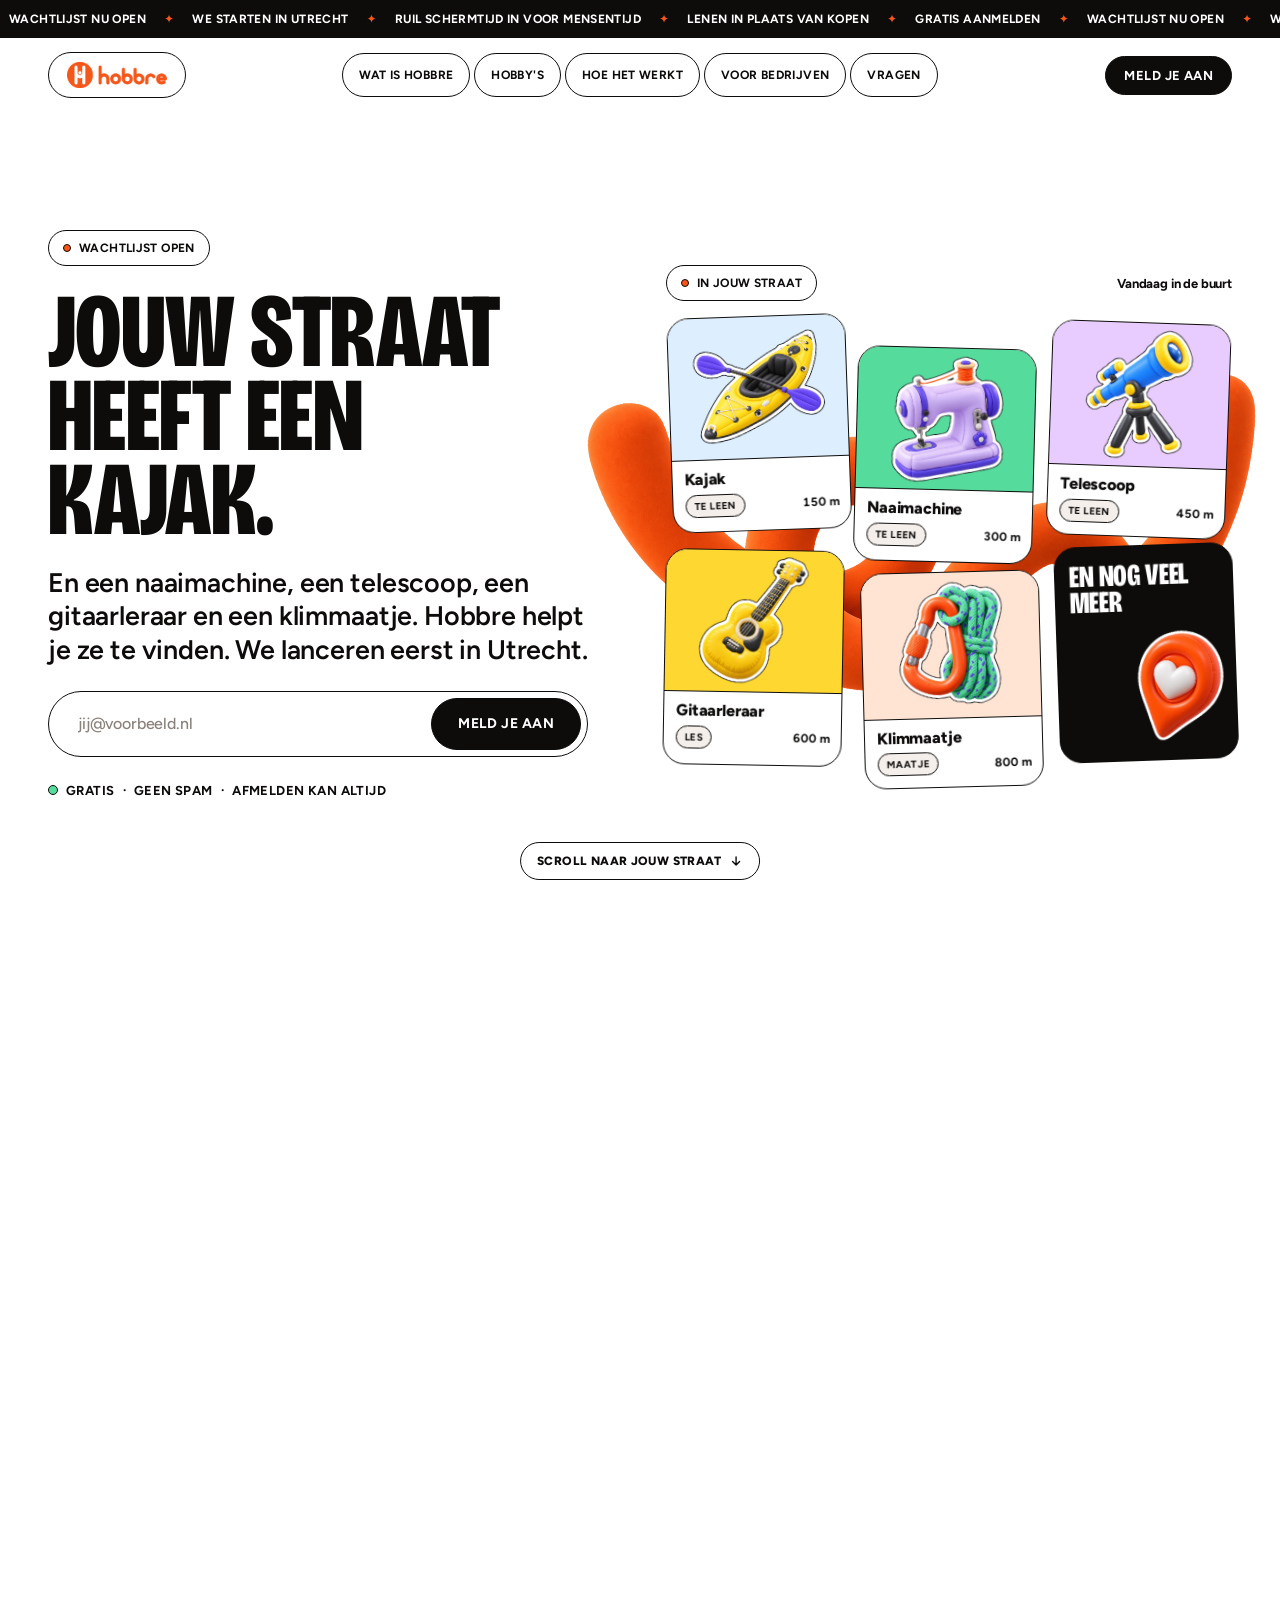
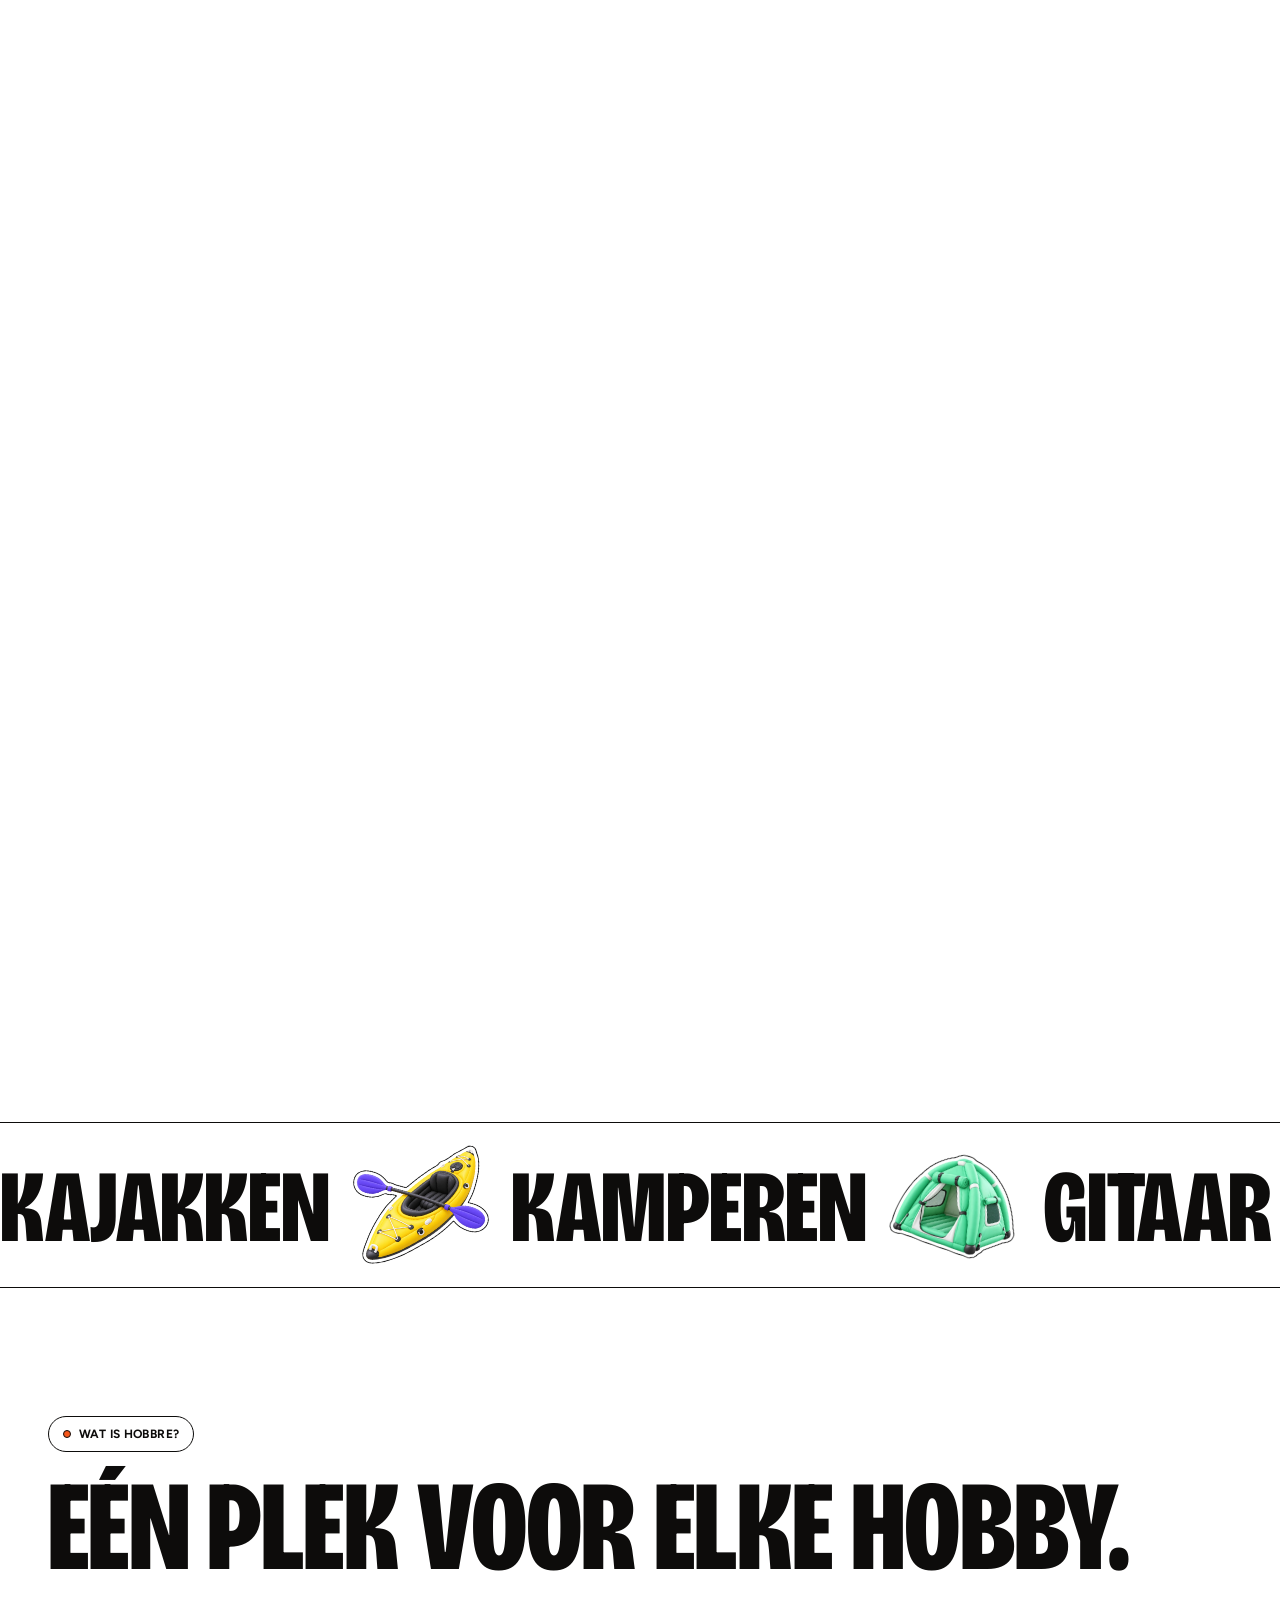
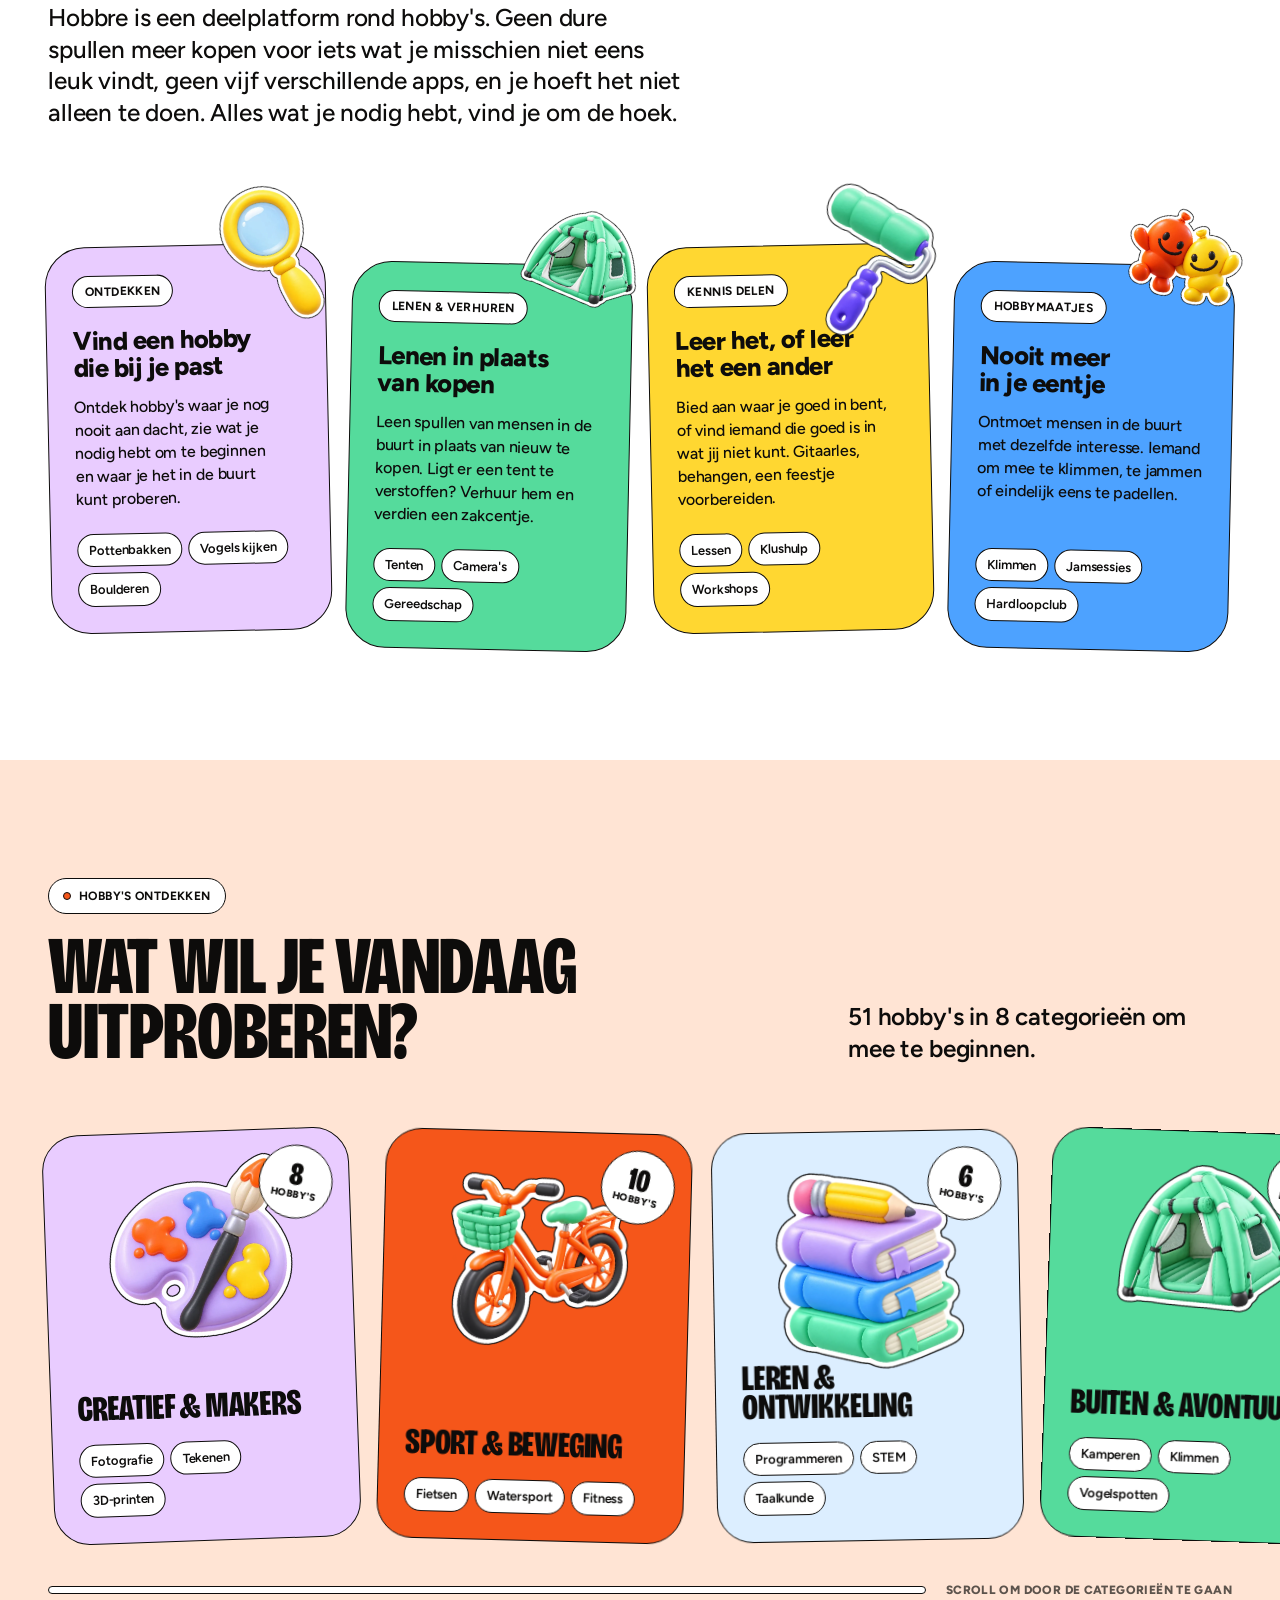
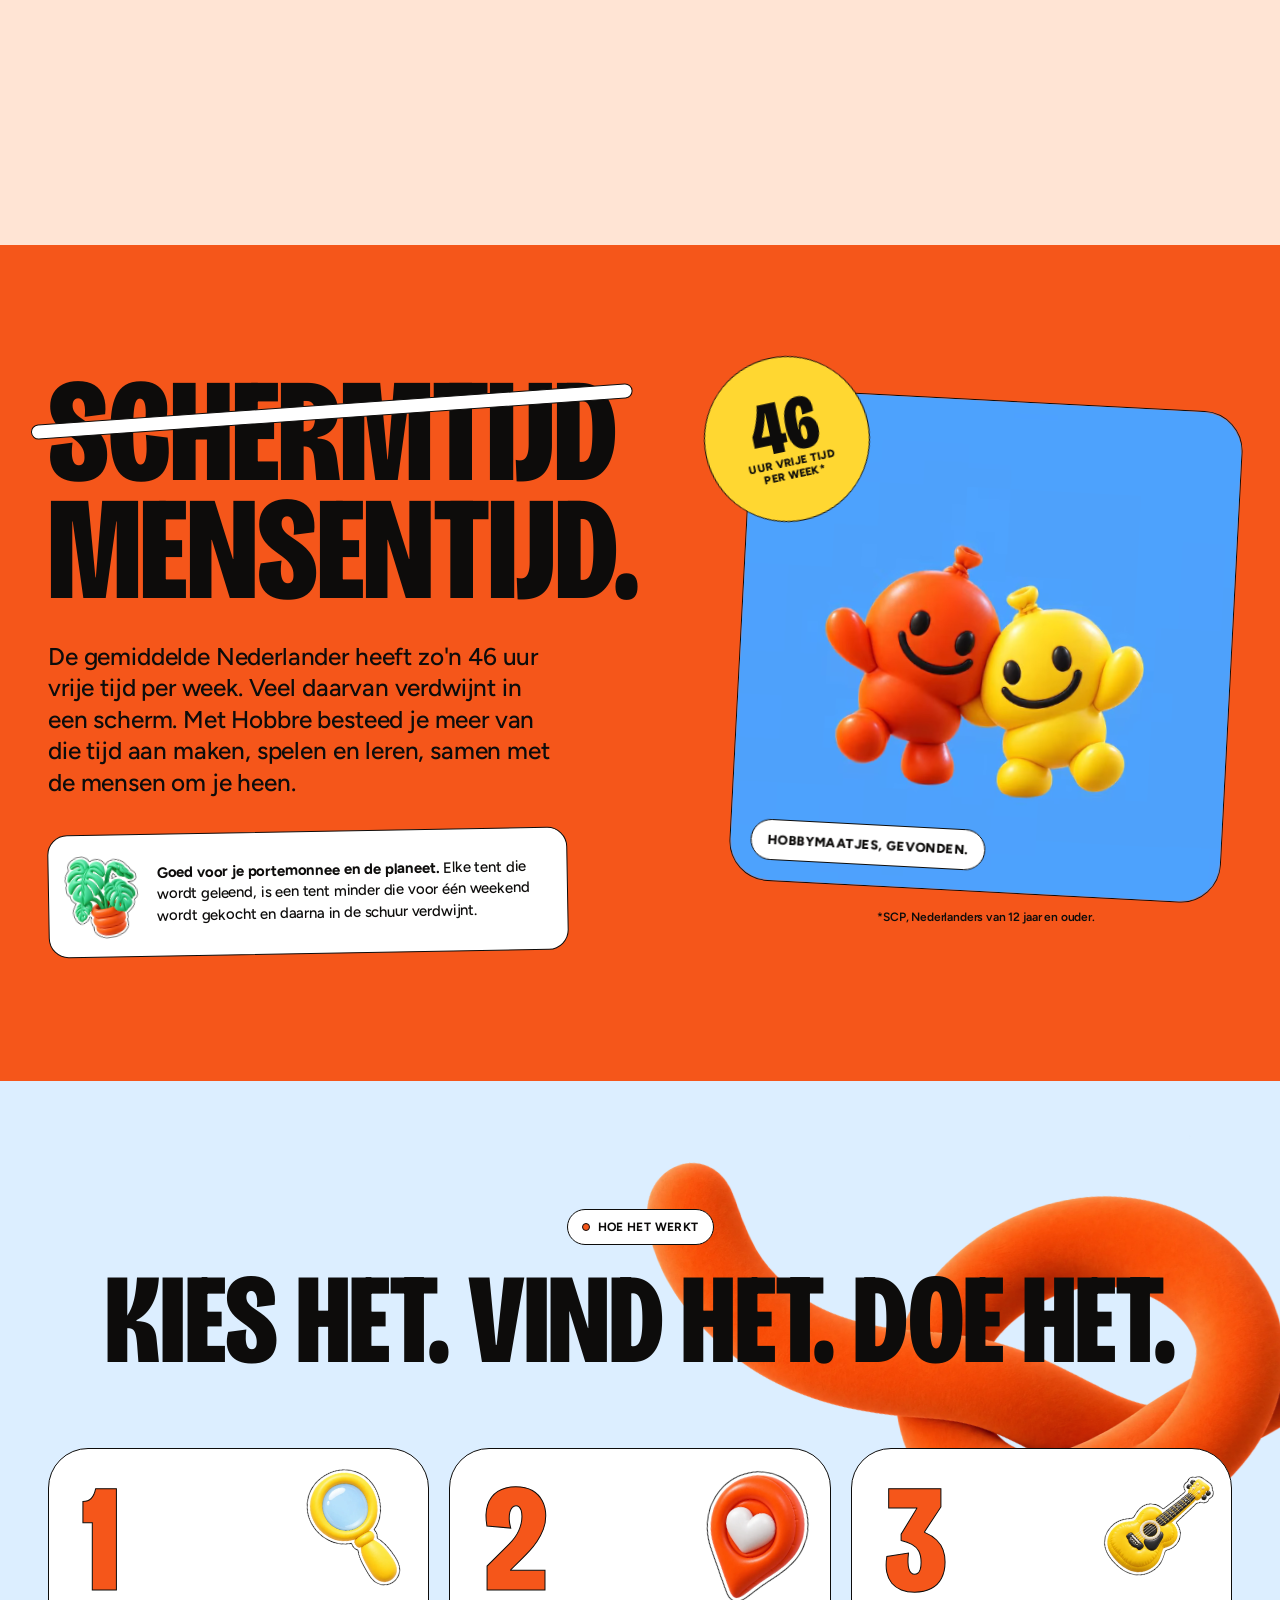
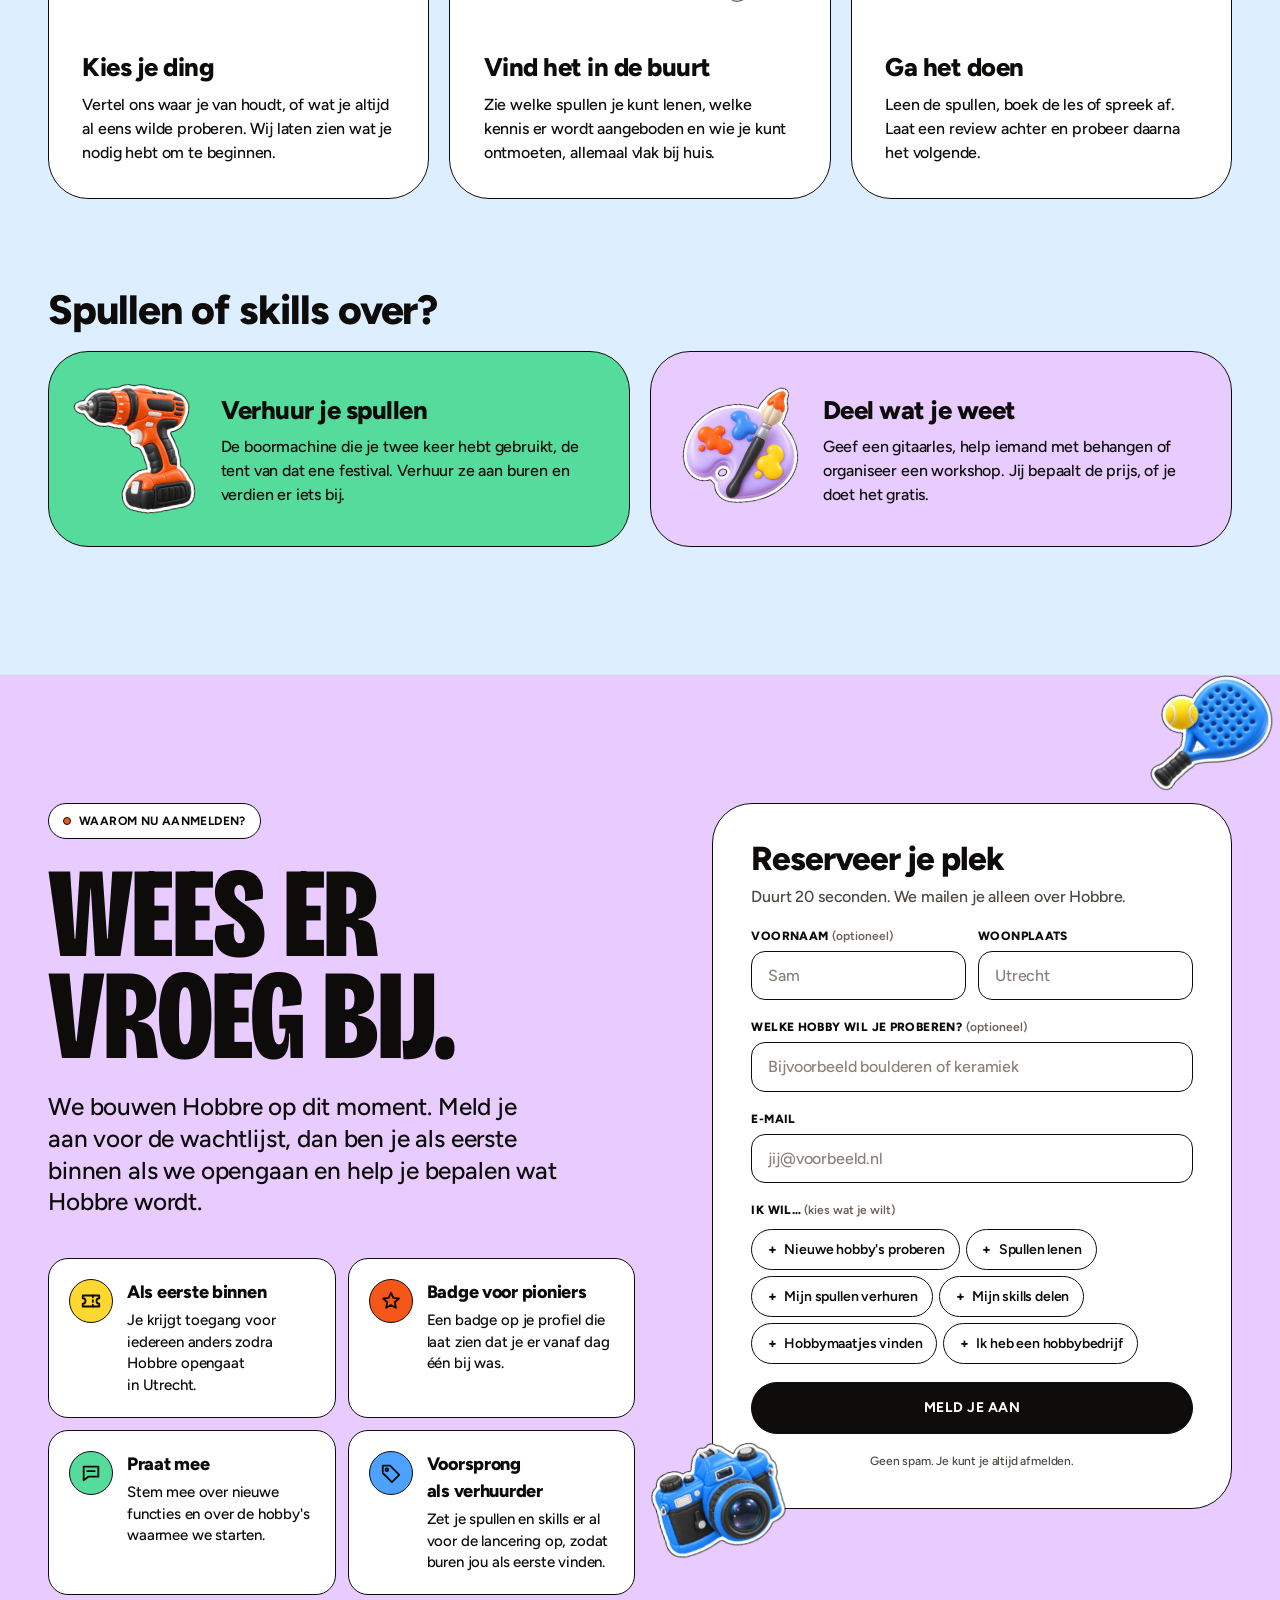
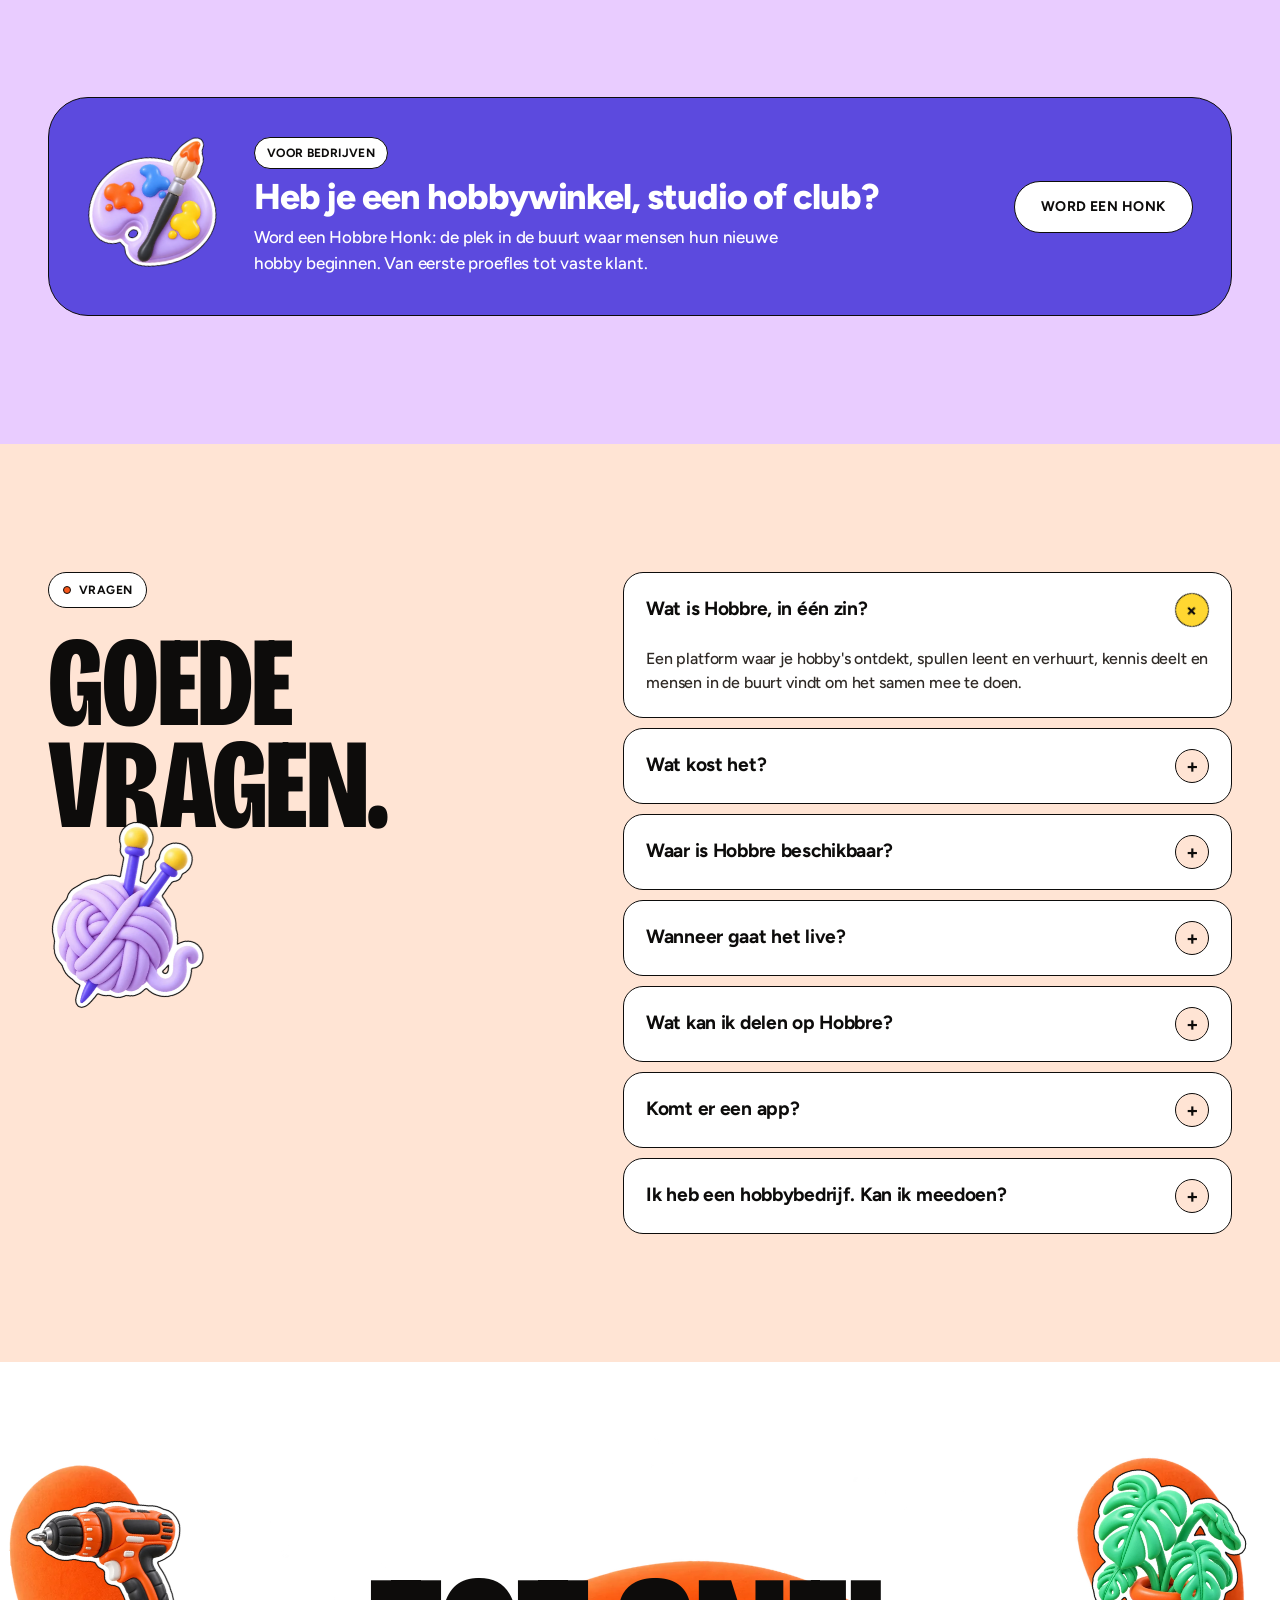
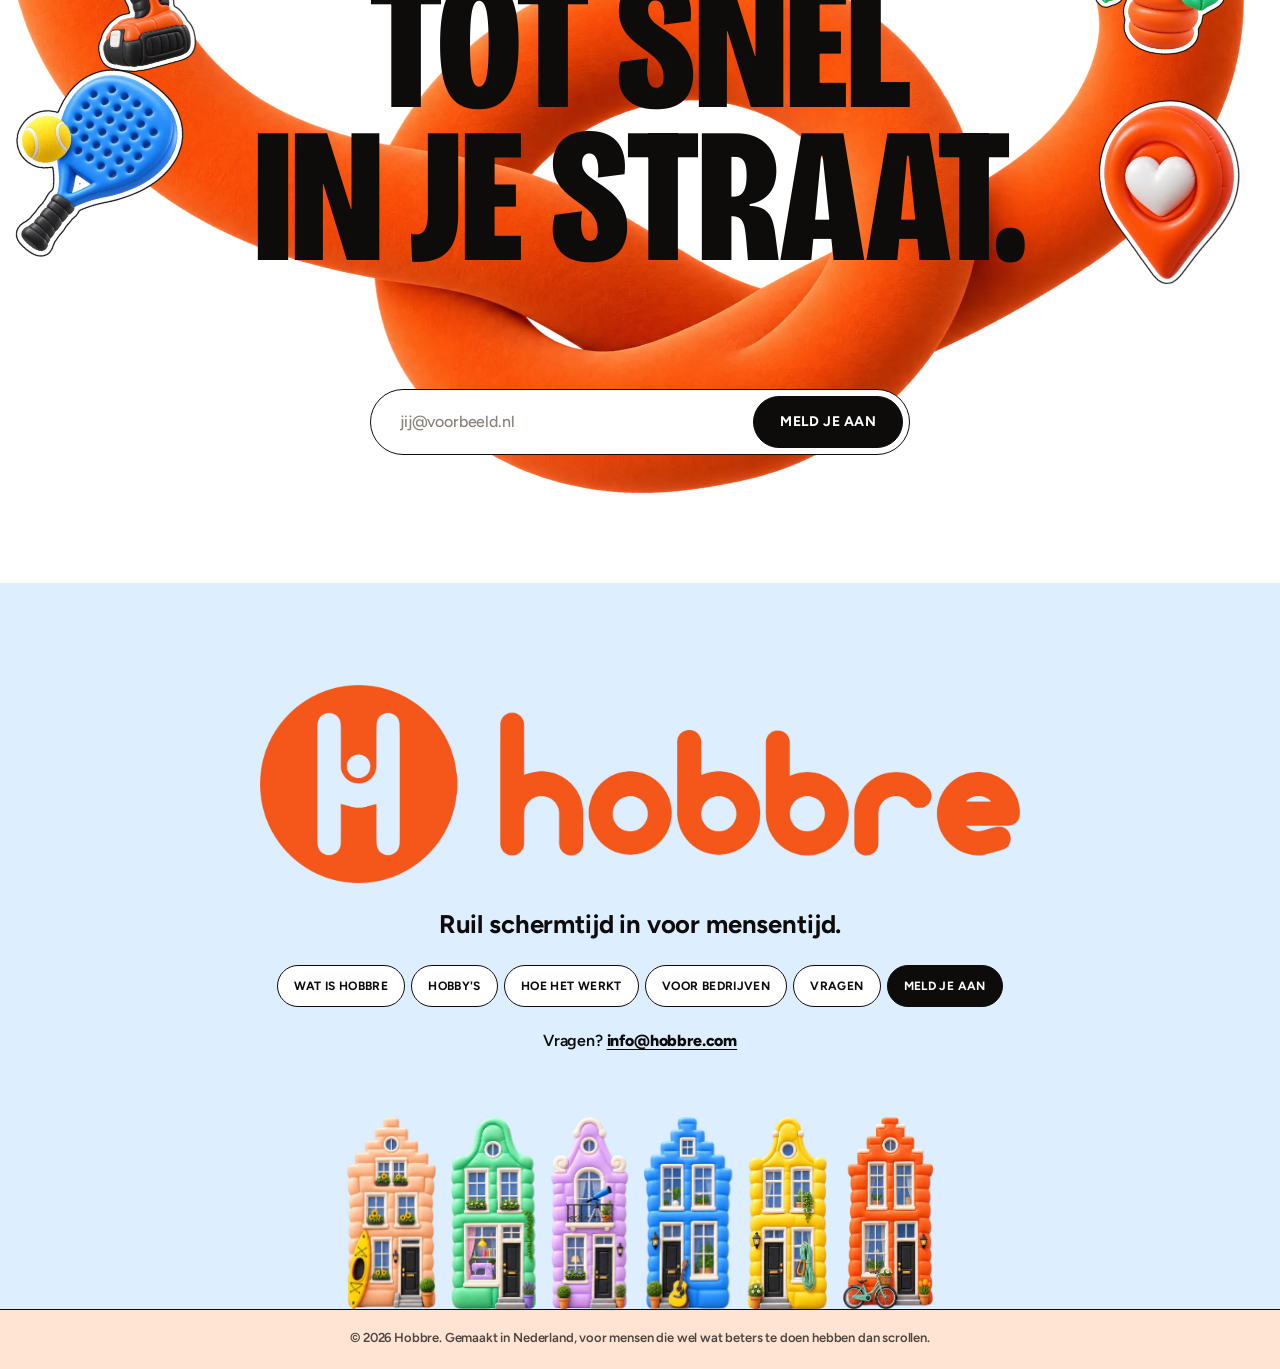
==== index.html @ bf350a1e "Hobbre landingspagina, bedrijvenpagina en varianten Statische website voor de wachtlijst van Hobbre," ====
<!doctype html>
<html lang="nl">
<head>
  <meta charset="utf-8">
  <meta name="viewport" content="width=device-width, initial-scale=1, viewport-fit=cover">
  <title>Hobbre</title>
  <meta name="description" content="Hobbre is het deelplatform voor hobby's. Leen spullen van je buren, deel je kennis en vind mensen om mee te klimmen, jammen of sterren te kijken. Meld je aan voor de wachtlijst.">
  <meta name="theme-color" content="#FFE4D4">
  <meta property="og:title" content="Hobbre: jouw straat heeft een kajak">
  <meta property="og:description" content="En een naaimachine, een telescoop, een gitaarleraar en een klimmaatje. Hobbre helpt je ze te vinden. We lanceren eerst in Utrecht.">
  <meta property="og:image" content="assets/img/og-image.jpg">
  <meta property="og:type" content="website">
  <meta property="og:locale" content="nl_NL">
  <link rel="icon" type="image/png" href="assets/img/favicon.png">
  <link rel="apple-touch-icon" href="assets/img/apple-touch-icon.png">
  <link rel="preconnect" href="https://fonts.googleapis.com">
  <link rel="preconnect" href="https://fonts.gstatic.com" crossorigin>
  <link rel="stylesheet" href="https://fonts.googleapis.com/css2?family=Bricolage+Grotesque:opsz,wdth,wght@12..96,75..100,400..800&family=Figtree:wght@500;600;700;800&display=swap">
  <link rel="stylesheet" href="styles.css?v=20260927e">
  <link rel="stylesheet" href="footers.css?v=20260927e">
  <link rel="stylesheet" href="heroes.css?v=20260927e">
  <link rel="stylesheet" href="categories.css?v=20260927e">
</head>
<body>

<a class="skip-link" href="#main">Naar de inhoud</a>

<!-- Aankondiging -->
<div class="ticker" role="marquee" aria-label="Wachtlijst nu open. We starten in Utrecht.">
  <div class="ticker__track" aria-hidden="true">
    <div class="ticker__group">
      <span>Wachtlijst nu open</span><i>✦</i>
      <span>We starten in Utrecht</span><i>✦</i>
      <span>Ruil schermtijd in voor mensentijd</span><i>✦</i>
      <span>Lenen in plaats van kopen</span><i>✦</i>
      <span>Gratis aanmelden</span><i>✦</i>
    </div>
    <div class="ticker__group">
      <span>Wachtlijst nu open</span><i>✦</i>
      <span>We starten in Utrecht</span><i>✦</i>
      <span>Ruil schermtijd in voor mensentijd</span><i>✦</i>
      <span>Lenen in plaats van kopen</span><i>✦</i>
      <span>Gratis aanmelden</span><i>✦</i>
    </div>
  </div>
</div>

<!-- Navigatie -->
<header class="nav" id="nav">
  <a class="nav__brand" href="#top" aria-label="Hobbre, naar boven">
    <img src="assets/img/hobbre-logo.webp" alt="Hobbre" width="2000" height="519">
  </a>
  <nav class="nav__links" aria-label="Hoofdmenu">
    <a class="pill" href="#wat-is-hobbre">Wat is Hobbre</a>
    <a class="pill" href="#hobbys">Hobby's</a>
    <a class="pill" href="#hoe-het-werkt">Hoe het werkt</a>
    <a class="pill" href="bedrijven.html">Voor bedrijven</a>
    <a class="pill" href="#vragen">Vragen</a>
  </nav>
  <div class="nav__actions">
    <a class="btn btn--solid" href="#aanmelden">Meld je aan</a>
    <button class="nav__toggle" type="button" aria-expanded="false" aria-controls="mobile-menu" aria-label="Menu openen">
      <span aria-hidden="true">+</span>
    </button>
  </div>
  <nav class="nav__drawer" id="mobile-menu" aria-label="Mobiel menu" hidden>
    <a class="pill" href="#wat-is-hobbre">Wat is Hobbre</a>
    <a class="pill" href="#hobbys">Hobby's</a>
    <a class="pill" href="#hoe-het-werkt">Hoe het werkt</a>
    <a class="pill" href="bedrijven.html">Voor bedrijven</a>
    <a class="pill" href="#vragen">Vragen</a>
    <a class="btn btn--solid" href="#aanmelden">Meld je aan</a>
  </nav>
</header>

<main id="main">

  <!-- HERO (variant 7: buurtfeed + straat, kaartjes vliegen naar huis).
       Andere varianten: hero-varianten.html, of index.html?hero=1 t/m 6 -->
  <section class="hero hv4 hv7" id="top" data-hero="7">
    <div class="scene hv7__scene" data-scene="home">
      <div class="scene__sticky">
        <img class="scene__cloud scene__cloud--a" src="assets/img/ribbon-knot.webp" alt="" width="2000" height="1086">
        <img class="scene__cloud scene__cloud--b" src="assets/img/ribbon-hero.webp" alt="" width="2400" height="1122">
        <p class="scene__caption display">Allemaal in jouw straat.</p>
        <span class="scene__cue" aria-hidden="true">Scroll naar jouw straat <svg viewBox="0 0 24 24"><path d="M12 5v14M6 13l6 6 6-6"/></svg></span>
        <div class="hv7__layer">
          <div class="hv4__grid">
            <div class="hv4__copy hv7__copy">
              <span class="eyebrow">Wachtlijst open</span>
              <h1 class="display hv-title">
                <span>Jouw straat</span>
                <span>heeft een</span>
                <span>kajak.</span>
              </h1>
              <p class="hero__lede">En een naaimachine, een telescoop, een gitaarleraar en een klimmaatje. Hobbre helpt je ze te vinden. We lanceren eerst in Utrecht.</p>
              <form class="quick-signup" data-signup="quick" novalidate>
                <label class="sr-only" for="hero7-email">E-mailadres</label>
                <input class="field field--pill" id="hero7-email" name="email" type="email" autocomplete="email" placeholder="jij@voorbeeld.nl" required>
                <button class="btn btn--solid btn--lg" type="submit">Meld je aan</button>
                <p class="quick-signup__msg" role="status" aria-live="polite"></p>
              </form>
              <p class="hero__note"><span class="dot dot--mint" aria-hidden="true"></span>Gratis <span aria-hidden="true">·</span> Geen spam <span aria-hidden="true">·</span> Afmelden kan altijd</p>
            </div>
            <div class="hv4__feed" role="img" aria-label="Voorbeeld van de app: een kajak, naaimachine en telescoop te leen, een gitaarleraar en een klimmaatje, allemaal binnen 800 meter">
              <img class="hv4__ribbon" src="assets/img/ribbon-hero.webp" alt="" width="2400" height="1122" data-depth="-0.04">
              <div class="hv4__head">
                <span class="eyebrow">In jouw straat</span>
                <p>Vandaag in de buurt</p>
              </div>
              <article class="lcard" style="--bg:var(--sky);--r:-2deg">
                <div class="lcard__media"><img src="assets/img/cut/kayak.webp" alt="" width="956" height="750"></div>
                <div class="lcard__body"><h3>Kajak</h3><div class="lcard__meta"><span class="lcard__type">Te leen</span><span>150 m</span></div></div>
              </article>
              <article class="lcard lcard--mid" style="--bg:var(--mint);--r:1.5deg">
                <div class="lcard__media"><img src="assets/img/cut/sewing.webp" alt="" width="653" height="682"></div>
                <div class="lcard__body"><h3>Naaimachine</h3><div class="lcard__meta"><span class="lcard__type">Te leen</span><span>300 m</span></div></div>
              </article>
              <article class="lcard" style="--bg:var(--lavender);--r:2deg">
                <div class="lcard__media"><img src="assets/img/cut/telescope.webp" alt="" width="608" height="682"></div>
                <div class="lcard__body"><h3>Telescoop</h3><div class="lcard__meta"><span class="lcard__type">Te leen</span><span>450 m</span></div></div>
              </article>
              <article class="lcard" style="--bg:var(--sun);--r:1deg">
                <div class="lcard__media"><img src="assets/img/cut/guitar.webp" alt="" width="653" height="681"></div>
                <div class="lcard__body"><h3>Gitaarleraar</h3><div class="lcard__meta"><span class="lcard__type">Les</span><span>600 m</span></div></div>
              </article>
              <article class="lcard lcard--mid" style="--bg:var(--peach);--r:-1.5deg">
                <div class="lcard__media"><img src="assets/img/cut/carabiner.webp" alt="" width="603" height="682"></div>
                <div class="lcard__body"><h3>Klimmaatje</h3><div class="lcard__meta"><span class="lcard__type">Maatje</span><span>800 m</span></div></div>
              </article>
              <article class="lcard lcard--more" style="--r:-2deg">
                <strong>En nog veel meer</strong>
                <img src="assets/img/cut/pin.webp" alt="" width="524" height="681">
              </article>
            </div>
          </div>
        </div>
        <div class="scene__ground">
          <div class="street" role="img" aria-label="Een straat met zes opblaasbare grachtenpandjes: bij het eerste staat een kajak, achter het raam van het tweede een naaimachine, op het balkon van het derde een telescoop, bij het vierde een gitaar, bij het vijfde klimtouw en voor het zesde een fiets.">
            <figure class="house" style="--hw:14.93%"><img src="assets/img/houses/house-1.webp" alt="" width="388" height="837"></figure>
            <figure class="house" style="--hw:14.2%"><img src="assets/img/houses/house-2.webp" alt="" width="369" height="836"></figure>
            <figure class="house" style="--hw:13.27%"><img src="assets/img/houses/house-3.webp" alt="" width="345" height="857"></figure>
            <figure class="house" style="--hw:14.7%"><img src="assets/img/houses/house-4.webp" alt="" width="382" height="833"></figure>
            <figure class="house" style="--hw:13.47%"><img src="assets/img/houses/house-5.webp" alt="" width="350" height="837"></figure>
            <figure class="house" style="--hw:15.43%"><img src="assets/img/houses/house-6.webp" alt="" width="401" height="851"></figure>
          </div>
          <div class="scene__pavement" aria-hidden="true"></div>
        </div>
      </div>
    </div>
  </section>

  <!-- HOBBY-STRIP -->
  <section class="reel" aria-label="Hobby's die je via Hobbre kunt proberen">
    <div class="reel__track" aria-hidden="true">
      <div class="reel__group">
        <span class="reel__word">Kajakken</span><img src="assets/img/cut/kayak.webp" alt="" width="956" height="750">
        <span class="reel__word">Kamperen</span><img src="assets/img/cut/tent.webp" alt="" width="681" height="560">
        <span class="reel__word">Gitaar</span><img src="assets/img/cut/guitar.webp" alt="" width="653" height="681">
        <span class="reel__word">Naaien</span><img src="assets/img/cut/sewing.webp" alt="" width="653" height="682">
        <span class="reel__word">Analoge fotografie</span><img src="assets/img/cut/camera.webp" alt="" width="682" height="560">
        <span class="reel__word">Sterrenkijken</span><img src="assets/img/cut/telescope.webp" alt="" width="608" height="682">
        <span class="reel__word">Schilderen</span><img src="assets/img/cut/palette.webp" alt="" width="682" height="646">
        <span class="reel__word">Klimmen</span><img src="assets/img/cut/carabiner.webp" alt="" width="603" height="682">
        <span class="reel__word">Padel</span><img src="assets/img/cut/racket.webp" alt="" width="577" height="682">
        <span class="reel__word">Breien</span><img src="assets/img/cut/yarn.webp" alt="" width="586" height="682">
        <span class="reel__word">Skateboarden</span><img src="assets/img/cut/skateboard.webp" alt="" width="682" height="548">
        <span class="reel__word">Tuinieren</span><img src="assets/img/cut/plant.webp" alt="" width="581" height="682">
        <span class="reel__word">Klussen</span><img src="assets/img/cut/drill.webp" alt="" width="596" height="682">
      </div>
      <div class="reel__group">
        <span class="reel__word">Kajakken</span><img src="assets/img/cut/kayak.webp" alt="" width="956" height="750">
        <span class="reel__word">Kamperen</span><img src="assets/img/cut/tent.webp" alt="" width="681" height="560">
        <span class="reel__word">Gitaar</span><img src="assets/img/cut/guitar.webp" alt="" width="653" height="681">
        <span class="reel__word">Naaien</span><img src="assets/img/cut/sewing.webp" alt="" width="653" height="682">
        <span class="reel__word">Analoge fotografie</span><img src="assets/img/cut/camera.webp" alt="" width="682" height="560">
        <span class="reel__word">Sterrenkijken</span><img src="assets/img/cut/telescope.webp" alt="" width="608" height="682">
        <span class="reel__word">Schilderen</span><img src="assets/img/cut/palette.webp" alt="" width="682" height="646">
        <span class="reel__word">Klimmen</span><img src="assets/img/cut/carabiner.webp" alt="" width="603" height="682">
        <span class="reel__word">Padel</span><img src="assets/img/cut/racket.webp" alt="" width="577" height="682">
        <span class="reel__word">Breien</span><img src="assets/img/cut/yarn.webp" alt="" width="586" height="682">
        <span class="reel__word">Skateboarden</span><img src="assets/img/cut/skateboard.webp" alt="" width="682" height="548">
        <span class="reel__word">Tuinieren</span><img src="assets/img/cut/plant.webp" alt="" width="581" height="682">
        <span class="reel__word">Klussen</span><img src="assets/img/cut/drill.webp" alt="" width="596" height="682">
      </div>
    </div>
    <p class="sr-only">Kajakken, kamperen, gitaar, naaien, analoge fotografie, sterrenkijken, schilderen, klimmen, padel, breien, skateboarden, tuinieren, klussen en nog veel meer.</p>
  </section>

  <!-- WAT IS HOBBRE -->
  <section class="band band--white what" id="wat-is-hobbre">
    <div class="wrap">
      <div class="section-head">
        <span class="eyebrow">Wat is Hobbre?</span>
        <h2 class="display display--lg">Eén plek voor elke hobby.</h2>
        <p class="lede">Hobbre is een deelplatform rond hobby's. Geen dure spullen meer kopen voor iets wat je misschien niet eens leuk vindt, geen vijf verschillende apps, en je hoeft het niet alleen te doen. Alles wat je nodig hebt, vind je om de hoek.</p>
      </div>

      <div class="pillars">
        <article class="pillar pillar--lavender">
          <img class="pillar__sticker" src="assets/img/cut/magnifier.webp" alt="" width="635" height="682" loading="lazy">
          <span class="tag">Ontdekken</span>
          <h3>Vind een hobby die bij je past</h3>
          <p>Ontdek hobby's waar je nog nooit aan dacht, zie wat je nodig hebt om te beginnen en waar je het in de buurt kunt proberen.</p>
          <ul class="chips" aria-label="Voorbeelden"><li>Pottenbakken</li><li>Vogels kijken</li><li>Boulderen</li></ul>
        </article>
        <article class="pillar pillar--mint">
          <img class="pillar__sticker" src="assets/img/cut/tent.webp" alt="" width="681" height="560" loading="lazy">
          <span class="tag">Lenen &amp; verhuren</span>
          <h3>Lenen in plaats van kopen</h3>
          <p>Leen spullen van mensen in de buurt in plaats van nieuw te kopen. Ligt er een tent te verstoffen? Verhuur hem en verdien een zakcentje.</p>
          <ul class="chips" aria-label="Voorbeelden"><li>Tenten</li><li>Camera's</li><li>Gereedschap</li></ul>
        </article>
        <article class="pillar pillar--sun">
          <img class="pillar__sticker" src="assets/img/cut/roller.webp" alt="" width="520" height="682" loading="lazy">
          <span class="tag">Kennis delen</span>
          <h3>Leer het, of leer het een ander</h3>
          <p>Bied aan waar je goed in bent, of vind iemand die goed is in wat jij niet kunt. Gitaarles, behangen, een feestje voorbereiden.</p>
          <ul class="chips" aria-label="Voorbeelden"><li>Lessen</li><li>Klushulp</li><li>Workshops</li></ul>
        </article>
        <article class="pillar pillar--blue">
          <img class="pillar__sticker" src="assets/img/cut/buddies.webp" alt="" width="682" height="547" loading="lazy">
          <span class="tag">Hobbymaatjes</span>
          <h3>Nooit meer in je eentje</h3>
          <p>Ontmoet mensen in de buurt met dezelfde interesse. Iemand om mee te klimmen, te jammen of eindelijk eens te padellen.</p>
          <ul class="chips" aria-label="Voorbeelden"><li>Klimmen</li><li>Jamsessies</li><li>Hardloopclub</li></ul>
        </article>
      </div>
    </div>
  </section>

  <!-- HOBBY-CATEGORIEËN (variant 3: scrollrij). Andere varianten: categorie-varianten.html, of index.html?cats=1 of 2 -->
  <section class="cats cats--rail" id="hobbys" data-cats="3" aria-labelledby="cats-title-3">
    <div class="rail" data-rail>
      <div class="rail__sticky">
        <div class="wrap">
      <div class="cats__head">
        <div class="cats__titles">
          <span class="eyebrow">Hobby's ontdekken</span>
          <h2 class="display display--lg" id="cats-title-3">Wat wil je vandaag uitproberen?</h2>
        </div>
        <p class="cats__sub">51 hobby's in 8 categorieën om mee te beginnen.</p>
      </div>
        </div>
        <div class="rail__viewport">
          <div class="rail__track">
          <article class="railcard railcard--lavender" style="--tilt:-2deg">
            <img class="railcard__sticker" src="assets/img/cut/palette.webp" alt="" width="682" height="646" loading="lazy">
            <span class="railcard__count"><strong>8</strong> hobby's</span>
            <h3 class="display">Creatief &amp; Makers</h3>
            <ul class="chips" aria-label="Voorbeelden"><li>Fotografie</li><li>Tekenen</li><li>3D-printen</li></ul>
          </article>
          <article class="railcard railcard--orange" style="--tilt:1.5deg">
            <img class="railcard__sticker" src="assets/img/cut/bicycle.webp" alt="" width="682" height="647" loading="lazy">
            <span class="railcard__count"><strong>10</strong> hobby's</span>
            <h3 class="display">Sport &amp; Beweging</h3>
            <ul class="chips" aria-label="Voorbeelden"><li>Fietsen</li><li>Watersport</li><li>Fitness</li></ul>
          </article>
          <article class="railcard railcard--sky" style="--tilt:-1deg">
            <img class="railcard__sticker" src="assets/img/cut/books.webp" alt="" width="605" height="682" loading="lazy">
            <span class="railcard__count"><strong>6</strong> hobby's</span>
            <h3 class="display">Leren &amp; Ontwikkeling</h3>
            <ul class="chips" aria-label="Voorbeelden"><li>Programmeren</li><li>STEM</li><li>Taalkunde</li></ul>
          </article>
          <article class="railcard railcard--mint" style="--tilt:2deg">
            <img class="railcard__sticker" src="assets/img/cut/tent.webp" alt="" width="681" height="560" loading="lazy">
            <span class="railcard__count"><strong>7</strong> hobby's</span>
            <h3 class="display">Buiten &amp; Avontuur</h3>
            <ul class="chips" aria-label="Voorbeelden"><li>Kamperen</li><li>Klimmen</li><li>Vogelspotten</li></ul>
          </article>
          <article class="railcard railcard--sun" style="--tilt:-1.5deg">
            <img class="railcard__sticker" src="assets/img/cut/masks.webp" alt="" width="682" height="622" loading="lazy">
            <span class="railcard__count"><strong>5</strong> hobby's</span>
            <h3 class="display">Film, Theater &amp; Podium</h3>
            <ul class="chips" aria-label="Voorbeelden"><li>Film &amp; video</li><li>Theatermaken</li><li>Cosplay</li></ul>
          </article>
          <article class="railcard railcard--blue" style="--tilt:1deg">
            <img class="railcard__sticker" src="assets/img/cut/dice.webp" alt="" width="682" height="635" loading="lazy">
            <span class="railcard__count"><strong>5</strong> hobby's</span>
            <h3 class="display">Games &amp; Entertainment</h3>
            <ul class="chips" aria-label="Voorbeelden"><li>Bordspellen</li><li>VR &amp; gaming</li><li>Escape rooms</li></ul>
          </article>
          <article class="railcard railcard--pink" style="--tilt:-2deg">
            <img class="railcard__sticker" src="assets/img/cut/buddies.webp" alt="" width="682" height="547" loading="lazy">
            <span class="railcard__count"><strong>4</strong> hobby's</span>
            <h3 class="display">Sociaal &amp; Community</h3>
            <ul class="chips" aria-label="Voorbeelden"><li>Vrijwilligerswerk</li><li>Buurtprojecten</li><li>Events</li></ul>
          </article>
          <article class="railcard railcard--violet" style="--tilt:1.5deg">
            <img class="railcard__sticker" src="assets/img/cut/guitar.webp" alt="" width="653" height="681" loading="lazy">
            <span class="railcard__count"><strong>6</strong> hobby's</span>
            <h3 class="display">Muziek &amp; Dans</h3>
            <ul class="chips" aria-label="Voorbeelden"><li>Gitaar</li><li>Drums</li><li>DJ-apparatuur</li></ul>
          </article>
          <article class="railcard railcard--suggest" style="--tilt:-1deg">
            <img class="railcard__plus" src="assets/img/cut/pin.webp" alt="" width="524" height="681" loading="lazy">
            <h3 class="display">Jouw hobby hier?</h3>
            <p>Welke hobby wil jij op Hobbre kunnen vinden? Stel hem voor en bepaal mee welke hobby's we als eerste toevoegen.</p>
            <form class="suggest" data-suggest novalidate>
              <label class="sr-only" for="suggest-hobby">Welke hobby wil je voorstellen?</label>
              <input class="field field--pill" id="suggest-hobby" name="hobby" type="text" maxlength="60" autocomplete="off" placeholder="Bijvoorbeeld imkeren" required>
              <button class="btn btn--solid" type="submit">Stel voor</button>
              <p class="suggest__msg" role="status" aria-live="polite"></p>
              <button class="suggest__again" type="button" data-suggest-again hidden>Nog een hobby voorstellen</button>
            </form>
          </article>
          </div>
        </div>
        <div class="wrap rail__foot">
          <div class="rail__progress" aria-hidden="true"><span></span></div>
          <p class="rail__hint"><span class="rail__hint-scroll">Scroll om door de categorieën te gaan</span><span class="rail__hint-swipe">Swipe voor meer →</span></p>
        </div>
      </div>
    </div>
  </section>

  <!-- MENSENTIJD -->
  <section class="band band--orange people" aria-labelledby="people-title">
    <div class="wrap people__grid">
      <div class="people__copy">
        <h2 class="display display--xl" id="people-title">
          <span class="strike">Schermtijd</span>
          <span>Mensentijd.</span>
        </h2>
        <p class="lede">De gemiddelde Nederlander heeft zo'n 46 uur vrije tijd per week. Veel daarvan verdwijnt in een scherm. Met Hobbre besteed je meer van die tijd aan maken, spelen en leren, samen met de mensen om je heen.</p>
        <div class="note-card">
          <img src="assets/img/cut/plant.webp" alt="" width="581" height="682" loading="lazy">
          <p><strong>Goed voor je portemonnee en de planeet.</strong> Elke tent die wordt geleend, is een tent minder die voor één weekend wordt gekocht en daarna in de schuur verdwijnt.</p>
        </div>
      </div>

      <div class="people__visual">
        <div class="stat-sticker" aria-label="46 uur vrije tijd per week">
          <span class="stat-sticker__num">46</span>
          <span class="stat-sticker__unit">uur vrije tijd per week*</span>
        </div>
        <figure class="clip-card">
          <video class="clip-card__video" autoplay muted loop playsinline preload="metadata" poster="assets/img/buddies-poster.jpg" aria-label="Twee opblaasbare smiley-poppetjes die springen en elkaar een knuffel geven">
            <source src="assets/video/buddies.webm" type="video/webm">
            <source src="assets/video/buddies.mp4" type="video/mp4">
          </video>
          <figcaption class="clip-card__label">Hobbymaatjes, gevonden.</figcaption>
        </figure>
        <p class="people__source">*SCP, Nederlanders van 12 jaar en ouder.</p>
      </div>
    </div>
  </section>

  <!-- HOE HET WERKT -->
  <section class="band band--sky how" id="hoe-het-werkt">
    <img class="how__ribbon" src="assets/img/ribbon-knot.webp" alt="" width="2000" height="1086" loading="lazy" data-depth="-0.08">
    <div class="wrap">
      <div class="section-head section-head--center">
        <span class="eyebrow">Hoe het werkt</span>
        <h2 class="display display--lg">Kies het. Vind het. Doe het.</h2>
      </div>

      <ol class="steps">
        <li class="step">
          <span class="step__num" aria-hidden="true">1</span>
          <img class="step__sticker" src="assets/img/cut/magnifier.webp" alt="" width="635" height="682" loading="lazy">
          <h3>Kies je ding</h3>
          <p>Vertel ons waar je van houdt, of wat je altijd al eens wilde proberen. Wij laten zien wat je nodig hebt om te beginnen.</p>
        </li>
        <li class="step">
          <span class="step__num" aria-hidden="true">2</span>
          <img class="step__sticker" src="assets/img/cut/pin.webp" alt="" width="524" height="681" loading="lazy">
          <h3>Vind het in de buurt</h3>
          <p>Zie welke spullen je kunt lenen, welke kennis er wordt aangeboden en wie je kunt ontmoeten, allemaal vlak bij huis.</p>
        </li>
        <li class="step">
          <span class="step__num" aria-hidden="true">3</span>
          <img class="step__sticker" src="assets/img/cut/guitar.webp" alt="" width="653" height="681" loading="lazy">
          <h3>Ga het doen</h3>
          <p>Leen de spullen, boek de les of spreek af. Laat een review achter en probeer daarna het volgende.</p>
        </li>
      </ol>

      <div class="sharers">
        <h3 class="sharers__title">Spullen of skills over?</h3>
        <div class="sharers__grid">
          <article class="share-card share-card--mint">
            <img src="assets/img/cut/drill.webp" alt="" width="596" height="682" loading="lazy">
            <div>
              <h4>Verhuur je spullen</h4>
              <p>De boormachine die je twee keer hebt gebruikt, de tent van dat ene festival. Verhuur ze aan buren en verdien er iets bij.</p>
            </div>
          </article>
          <article class="share-card share-card--lavender">
            <img src="assets/img/cut/palette.webp" alt="" width="682" height="646" loading="lazy">
            <div>
              <h4>Deel wat je weet</h4>
              <p>Geef een gitaarles, help iemand met behangen of organiseer een workshop. Jij bepaalt de prijs, of je doet het gratis.</p>
            </div>
          </article>
        </div>
      </div>
    </div>
  </section>

  <!-- AANMELDEN -->
  <section class="band band--lavender join" id="aanmelden">
    <div class="wrap join__grid">
      <div class="join__copy">
        <span class="eyebrow">Waarom nu aanmelden?</span>
        <h2 class="display display--lg">Wees er vroeg bij.</h2>
        <p class="lede">We bouwen Hobbre op dit moment. Meld je aan voor de wachtlijst, dan ben je als eerste binnen als we opengaan en help je bepalen wat Hobbre wordt.</p>

        <ul class="perks">
          <li class="perk">
            <span class="perk__icon perk__icon--sun" aria-hidden="true">
              <svg viewBox="0 0 24 24"><path d="M3 9V6h18v3a3 3 0 0 0 0 6v3H3v-3a3 3 0 0 0 0-6Z"/><path d="M14 6v2M14 11v2M14 16v2"/></svg>
            </span>
            <div><h3>Als eerste binnen</h3><p>Je krijgt toegang voor iedereen anders zodra Hobbre opengaat in Utrecht.</p></div>
          </li>
          <li class="perk">
            <span class="perk__icon perk__icon--orange" aria-hidden="true">
              <svg viewBox="0 0 24 24"><path d="m12 3 2.6 5.6 6 .7-4.5 4.1 1.2 6L12 16.4 6.7 19.4l1.2-6L3.4 9.3l6-.7Z"/></svg>
            </span>
            <div><h3>Badge voor pioniers</h3><p>Een badge op je profiel die laat zien dat je er vanaf dag één bij was.</p></div>
          </li>
          <li class="perk">
            <span class="perk__icon perk__icon--mint" aria-hidden="true">
              <svg viewBox="0 0 24 24"><path d="M4 5h16v11H9l-5 4Z"/><path d="M8 10h8"/></svg>
            </span>
            <div><h3>Praat mee</h3><p>Stem mee over nieuwe functies en over de hobby's waarmee we starten.</p></div>
          </li>
          <li class="perk">
            <span class="perk__icon perk__icon--blue" aria-hidden="true">
              <svg viewBox="0 0 24 24"><path d="M3 12V4h8l10 10-8 8Z"/><circle cx="7.5" cy="8.5" r="1.5"/></svg>
            </span>
            <div><h3>Voorsprong als verhuurder</h3><p>Zet je spullen en skills er al voor de lancering op, zodat buren jou als eerste vinden.</p></div>
          </li>
        </ul>
      </div>

      <div class="join__form-wrap">
        <img class="join__sticker join__sticker--a" src="assets/img/cut/racket.webp" alt="" width="577" height="682" loading="lazy" data-depth="0.12">
        <img class="join__sticker join__sticker--b" src="assets/img/cut/camera.webp" alt="" width="682" height="560" loading="lazy" data-depth="0.2">

        <form class="signup-card" id="signup" data-signup="full" novalidate>
          <div class="signup-card__body">
            <h3 class="signup-card__title">Reserveer je plek</h3>
            <p class="signup-card__sub">Duurt 20 seconden. We mailen je alleen over Hobbre.</p>

            <div class="field-row">
              <div class="field-group">
                <label for="signup-name">Voornaam <span class="optional">(optioneel)</span></label>
                <input class="field" id="signup-name" name="name" type="text" autocomplete="given-name" placeholder="Sam">
              </div>
              <div class="field-group">
                <label for="signup-city">Woonplaats</label>
                <input class="field" id="signup-city" name="city" type="text" autocomplete="address-level2" placeholder="Utrecht">
              </div>
            </div>

            <div class="field-group">
              <label for="signup-hobby">Welke hobby wil je proberen? <span class="optional">(optioneel)</span></label>
              <input class="field" id="signup-hobby" name="hobby" type="text" placeholder="Bijvoorbeeld boulderen of keramiek">
            </div>

            <div class="field-group">
              <label for="signup-email">E-mail</label>
              <input class="field" id="signup-email" name="email" type="email" autocomplete="email" placeholder="jij@voorbeeld.nl" required>
              <p class="field-error" id="signup-email-error" role="alert"></p>
            </div>

            <fieldset class="roles">
              <legend>Ik wil… <span class="optional">(kies wat je wilt)</span></legend>
              <div class="roles__list">
                <label class="role"><input type="checkbox" name="roles" value="discover" id="role-discover"><span>Nieuwe hobby's proberen</span></label>
                <label class="role"><input type="checkbox" name="roles" value="borrow" id="role-borrow"><span>Spullen lenen</span></label>
                <label class="role"><input type="checkbox" name="roles" value="lend" id="role-lend"><span>Mijn spullen verhuren</span></label>
                <label class="role"><input type="checkbox" name="roles" value="skills" id="role-skills"><span>Mijn skills delen</span></label>
                <label class="role"><input type="checkbox" name="roles" value="buddies" id="role-buddies"><span>Hobbymaatjes vinden</span></label>
                <label class="role"><input type="checkbox" name="roles" value="business" id="role-business"><span>Ik heb een hobbybedrijf</span></label>
              </div>
            </fieldset>

            <button class="btn btn--solid btn--lg btn--block" type="submit">Meld je aan</button>
            <p class="signup-card__fine">Geen spam. Je kunt je altijd afmelden.</p>
          </div>

          <div class="signup-card__success" hidden>
            <img src="assets/img/cut/buddies.webp" alt="" width="682" height="547">
            <h3 class="display" tabindex="-1">Je staat op de lijst!</h3>
            <p>We mailen je op <strong data-success-email>je e-mailadres</strong> zodra Hobbre bij jou in de buurt opengaat.</p>
            <button class="btn btn--ghost" type="button" data-share>Deel Hobbre met een vriend</button>
            <p class="share-msg" role="status" aria-live="polite"></p>
          </div>
        </form>
      </div>
    </div>

    <div class="wrap">
      <aside class="biz">
        <img class="biz__sticker" src="assets/img/cut/palette.webp" alt="" width="682" height="646" loading="lazy">
        <div class="biz__copy">
          <span class="tag tag--light">Voor bedrijven</span>
          <h3>Heb je een hobbywinkel, studio of club?</h3>
          <p>Word een Hobbre Honk: de plek in de buurt waar mensen hun nieuwe hobby beginnen. Van eerste proefles tot vaste klant.</p>
        </div>
        <a class="btn btn--light btn--lg" href="bedrijven.html">Word een Honk</a>
      </aside>
    </div>
  </section>

  <!-- VRAGEN -->
  <section class="band band--peach faq" id="vragen">
    <div class="wrap faq__grid">
      <div class="faq__head">
        <span class="eyebrow">Vragen</span>
        <h2 class="display display--lg">Goede vragen.</h2>
        <img class="faq__sticker" src="assets/img/cut/yarn.webp" alt="" width="586" height="682" loading="lazy" data-depth="0.1">
      </div>

      <div class="faq__list">
        <details class="qa" open>
          <summary>Wat is Hobbre, in één zin?</summary>
          <div class="qa__a"><p>Een platform waar je hobby's ontdekt, spullen leent en verhuurt, kennis deelt en mensen in de buurt vindt om het samen mee te doen.</p></div>
        </details>
        <details class="qa">
          <summary>Wat kost het?</summary>
          <div class="qa__a"><p>Aanmelden en rondkijken is gratis. Als je via Hobbre spullen huurt of een les of activiteit boekt, zit er een kleine servicevergoeding in de prijs. Zo houden we het platform draaiende.</p></div>
        </details>
        <details class="qa">
          <summary>Waar is Hobbre beschikbaar?</summary>
          <div class="qa__a"><p>We beginnen in en rond Utrecht en breiden daarna uit naar de rest van Nederland. Meld je aan, waar je ook woont: de wachtlijst helpt ons kiezen waar we hierna naartoe gaan.</p></div>
        </details>
        <details class="qa">
          <summary>Wanneer gaat het live?</summary>
          <div class="qa__a"><p>We bouwen er nu aan. Iedereen op de wachtlijst hoort het als eerste en krijgt toegang voor de officiële lancering.</p></div>
        </details>
        <details class="qa">
          <summary>Wat kan ik delen op Hobbre?</summary>
          <div class="qa__a"><p>Hobbyspullen die je niet vaak gebruikt, zoals tenten, camera's, instrumenten, gereedschap en sportspullen. Je kennis en vaardigheden. Of je tijd, als hobbymaatje. Jij bepaalt wat je aanbiedt en wat je ervoor vraagt.</p></div>
        </details>
        <details class="qa">
          <summary>Komt er een app?</summary>
          <div class="qa__a"><p>Hobbre start als webapp die werkt op elke telefoon en computer. Apps voor iOS en Android volgen later.</p></div>
        </details>
        <details class="qa">
          <summary>Ik heb een hobbybedrijf. Kan ik meedoen?</summary>
          <div class="qa__a"><p>Ja. Winkels, studio's, clubs en docenten kunnen straks producten, workshops en lessen aanbieden op Hobbre. Op Hobbre heet zo'n plek een Honk. <a href="bedrijven.html">Lees hoe je een Honk wordt</a>.</p></div>
        </details>
      </div>
    </div>
  </section>

  <!-- AFSLUITER -->
  <section class="band band--white finale" aria-labelledby="finale-title">
    <div class="finale__stage">
      <img class="finale__ribbon" src="assets/img/ribbon-knot.webp" alt="" width="2000" height="1086" loading="lazy" data-depth="-0.05">
      <h2 class="display display--xxl finale__title" id="finale-title">
        <span>Tot snel</span>
        <span>in je straat.</span>
      </h2>
      <div class="sticker" style="--x:3%;--y:4%;--w:12%;--r:-12deg" data-depth="0.16"><img src="assets/img/cut/drill.webp" alt="" width="596" height="682" loading="lazy"></div>
      <div class="sticker" style="--x:85%;--y:0%;--w:12%;--r:10deg" data-depth="0.22"><img src="assets/img/cut/plant.webp" alt="" width="581" height="682" loading="lazy"></div>
      <div class="sticker" style="--x:86%;--y:62%;--w:11%;--r:-8deg" data-depth="0.12"><img src="assets/img/cut/pin.webp" alt="" width="524" height="681" loading="lazy"></div>
      <div class="sticker" style="--x:1%;--y:64%;--w:13%;--r:8deg" data-depth="0.2"><img src="assets/img/cut/racket.webp" alt="" width="577" height="682" loading="lazy"></div>
    </div>
    <form class="quick-signup quick-signup--center" data-signup="quick" novalidate>
      <label class="sr-only" for="finale-email">E-mailadres</label>
      <input class="field field--pill" id="finale-email" name="email" type="email" autocomplete="email" placeholder="jij@voorbeeld.nl" required>
      <button class="btn btn--solid btn--lg" type="submit">Meld je aan</button>
      <p class="quick-signup__msg" role="status" aria-live="polite"></p>
    </form>
  </section>

</main>

<footer class="footer footer--street" id="site-footer" data-footer="1">
  <div class="fstreet__top">
    <img class="fstreet__logo" src="assets/img/hobbre-logo.webp" alt="Hobbre" width="2000" height="519" loading="lazy">
    <p class="fstreet__line">Ruil schermtijd in voor mensentijd.</p>
    <nav aria-label="Footer"><ul class="flinks"><li><a href="#wat-is-hobbre">Wat is Hobbre</a></li><li><a href="#hobbys">Hobby's</a></li><li><a href="#hoe-het-werkt">Hoe het werkt</a></li><li><a href="bedrijven.html">Voor bedrijven</a></li><li><a href="#vragen">Vragen</a></li><li class="flinks__cta"><a href="#aanmelden">Meld je aan</a></li></ul></nav>
    <p class="fcontact">Vragen? <a href="mailto:info@hobbre.com">info@hobbre.com</a></p>
  </div>
  <div class="fstreet__street" data-inflate-on-view aria-hidden="true">
    <img src="assets/img/houses/house-1.webp" alt="" width="388" height="837" loading="lazy" style="--i:0">
    <img src="assets/img/houses/house-2.webp" alt="" width="369" height="836" loading="lazy" style="--i:1">
    <img src="assets/img/houses/house-3.webp" alt="" width="345" height="857" loading="lazy" style="--i:2">
    <img src="assets/img/houses/house-4.webp" alt="" width="382" height="833" loading="lazy" style="--i:3">
    <img src="assets/img/houses/house-5.webp" alt="" width="350" height="837" loading="lazy" style="--i:4">
    <img src="assets/img/houses/house-6.webp" alt="" width="401" height="851" loading="lazy" style="--i:5">
  </div>
  <div class="fstreet__pavement"><p class="footer__legal">© <span data-year>2026</span> Hobbre. Gemaakt in Nederland, voor mensen die wel wat beters te doen hebben dan scrollen.</p></div>
</footer>

<script src="main.js?v=20260927e" defer></script>
</body>
</html>
---- styles.css ----
/* ==========================================================================
   Hobbre — landing page
   Sticker-book system: pastel paper bands, inflated 3D ribbon in Hobbre
   orange, a rainbow of die-cut stickers, black hand-cut outlines, no shadows,
   no gradients.
   ========================================================================== */

:root {
  /* Core */
  --ink: #0d0c0b;
  --paper: #ffffff;
  --orange: #f5561a;          /* Hobbre orange, the signature surface colour */

  /* Section washes */
  --peach: #ffe4d4;
  --sky: #dceeff;
  --lavender: #e9ccff;
  --mist: #f4efeb;

  /* Sticker palette */
  --sun: #ffd731;
  --mint: #55db9c;
  --blue: #4da2ff;
  --violet: #5c4ade;
  --pink: #ff9fcf;

  /* Type */
  --font-display: "Bricolage Grotesque", "Arial Narrow", "Helvetica Neue Condensed", Impact, sans-serif;
  --font-ui: "Figtree", ui-sans-serif, system-ui, -apple-system, "Segoe UI", Roboto, sans-serif;

  --text-caption: 12px;
  --text-body: 16px;
  --text-body-lg: 18px;
  --text-sub: clamp(20px, 1.9vw, 26px);
  --text-h3: clamp(22px, 2vw, 28px);

  /* Shape */
  --line: 1px solid var(--ink);
  --r-card: 20px;
  --r-card-lg: 40px;
  --r-pill: 1600px;

  /* Layout */
  --gutter: clamp(16px, 4vw, 48px);
  --max: 1440px;
  --band-pad: clamp(72px, 10vw, 144px);

  color-scheme: light;
}

/* ---------- Base ---------- */

*,
*::before,
*::after { box-sizing: border-box; }

html { scroll-behavior: smooth; scroll-padding-top: 96px; }

body {
  margin: 0;
  background: var(--paper);
  color: var(--ink);
  font-family: var(--font-ui);
  font-weight: 500;
  font-size: var(--text-body);
  line-height: 1.5;
  letter-spacing: -0.01em;
  -webkit-font-smoothing: antialiased;
  text-rendering: optimizeLegibility;
  overflow-x: clip;
}

img, video { display: block; max-width: 100%; height: auto; }

[hidden] { display: none !important; }

a { color: inherit; }

h1, h2, h3, h4, p { margin: 0; }

h2, h3 { text-wrap: balance; }

p { text-wrap: pretty; }

:focus-visible {
  outline: 2px solid var(--ink);
  outline-offset: 3px;
}

.sr-only {
  position: absolute !important;
  width: 1px; height: 1px;
  padding: 0; margin: -1px;
  overflow: hidden; clip: rect(0 0 0 0);
  white-space: nowrap; border: 0;
}

.skip-link {
  position: absolute;
  left: 16px; top: -60px;
  z-index: 100;
  padding: 10px 16px;
  background: var(--ink); color: var(--paper);
  border-radius: var(--r-pill);
  font-weight: 700; text-decoration: none;
}
.skip-link:focus { top: 12px; }

.wrap {
  width: 100%;
  max-width: var(--max);
  margin-inline: auto;
  padding-inline: var(--gutter);
}

/* ---------- Display type ---------- */

.display {
  font-family: var(--font-display);
  font-weight: 800;
  font-stretch: 75%;
  font-variation-settings: "wdth" 75, "opsz" 96;
  text-transform: uppercase;
  line-height: 0.8;
  letter-spacing: -0.005em;
}
.display > span { display: block; }
.display--lg  { font-size: clamp(64px, 10vw, 160px); }
.display--xl  { font-size: clamp(72px, 11.5vw, 190px); }
.display--xxl { font-size: clamp(80px, 15vw, 240px); }

.lede {
  font-size: var(--text-sub);
  line-height: 1.3;
  font-weight: 500;
  max-width: 34ch;
}

.eyebrow {
  display: inline-flex;
  align-items: center;
  gap: 8px;
  padding: 8px 14px;
  border: var(--line);
  border-radius: var(--r-pill);
  background: var(--paper);
  color: var(--ink);
  font-size: 12px;
  font-weight: 700;
  letter-spacing: 0.032em;
  text-transform: uppercase;
}
.eyebrow::before {
  content: "";
  width: 8px; height: 8px;
  border-radius: 50%;
  background: var(--orange);
  border: var(--line);
}

.tag {
  display: inline-block;
  padding: 6px 12px;
  border: var(--line);
  border-radius: var(--r-pill);
  background: var(--paper);
  color: var(--ink);
  font-size: 12px;
  font-weight: 700;
  letter-spacing: 0.032em;
  text-transform: uppercase;
}

.dot {
  display: inline-block;
  width: 10px; height: 10px;
  border-radius: 50%;
  border: var(--line);
  vertical-align: 1px;
}
.dot--mint { background: var(--mint); }

/* ---------- Buttons & fields ---------- */

.btn {
  --btn-bg: var(--paper);
  --btn-fg: var(--ink);
  display: inline-flex;
  align-items: center;
  justify-content: center;
  gap: 8px;
  padding: 12px 18px;
  border: var(--line);
  border-radius: var(--r-pill);
  background: var(--btn-bg);
  color: var(--btn-fg);
  font: 700 13px/1 var(--font-ui);
  letter-spacing: 0.032em;
  text-transform: uppercase;
  text-decoration: none;
  white-space: nowrap;
  cursor: pointer;
  transition: transform .18s cubic-bezier(.3,1.6,.6,1), background-color .18s, color .18s;
}
.btn:hover { transform: translateY(-2px) rotate(-1.5deg); }
.btn:active { transform: translateY(0) scale(.97); }
.btn--solid { --btn-bg: var(--ink); --btn-fg: var(--paper); }
.btn--solid:hover { --btn-bg: #2a2724; }
.btn--ghost { --btn-bg: var(--paper); }
.btn--ghost:hover { --btn-bg: var(--sun); }
.btn--light { --btn-bg: var(--paper); --btn-fg: var(--ink); }
.btn--light:hover { --btn-bg: var(--sun); }
.btn--lg { padding: 18px 26px; font-size: 14px; }
.btn--block { width: 100%; }

.pill {
  display: inline-flex;
  align-items: center;
  padding: 12px 16px;
  border: var(--line);
  border-radius: var(--r-pill);
  background: var(--paper);
  font-size: 12px;
  font-weight: 700;
  letter-spacing: 0.032em;
  text-transform: uppercase;
  text-decoration: none;
  white-space: nowrap;
  transition: background-color .18s, transform .18s cubic-bezier(.3,1.6,.6,1);
}
.pill:hover { background: var(--sun); transform: rotate(-2deg); }

.field {
  width: 100%;
  min-width: 0;
  padding: 14px 16px;
  border: var(--line);
  border-radius: 14px;
  background: var(--paper);
  color: var(--ink);
  font: 500 16px/1.2 var(--font-ui);
  letter-spacing: -0.01em;
  transition: background-color .15s;
}
.field::placeholder { color: #8a817a; }
.field:focus { outline: 2px solid var(--ink); outline-offset: 1px; background: #fffdf8; }
.field--pill { border-radius: var(--r-pill); padding: 18px 22px; }
.field[aria-invalid="true"] { background: #fff1ec; border-color: var(--orange); }

/* ---------- Ticker ---------- */

.ticker {
  background: var(--ink);
  color: var(--paper);
  overflow: hidden;
  font-size: 12px;
  font-weight: 700;
  letter-spacing: 0.032em;
  text-transform: uppercase;
  padding-top: env(safe-area-inset-top, 0px);
}
.ticker__track {
  display: flex;
  width: max-content;
  animation: slide 38s linear infinite;
}
.ticker__group {
  display: flex;
  align-items: center;
  gap: 18px;
  padding: 10px 9px;
}
.ticker__group i { font-style: normal; color: var(--orange); }

@keyframes slide {
  to { transform: translateX(-50%); }
}

/* ---------- Nav ---------- */

.nav {
  position: sticky;
  top: env(safe-area-inset-top, 0px);
  z-index: 50;
  display: grid;
  grid-template-columns: 1fr auto 1fr;
  align-items: center;
  gap: 12px;
  padding: 14px var(--gutter);
  pointer-events: none;
}
.nav > * { pointer-events: auto; }

.nav__brand {
  justify-self: start;
  display: inline-flex;
  align-items: center;
  padding: 9px 18px;
  border: var(--line);
  border-radius: var(--r-pill);
  background: var(--paper);
  transition: transform .2s cubic-bezier(.3,1.6,.6,1);
}
.nav__brand:hover { transform: rotate(-3deg); }
.nav__brand img { height: 26px; width: auto; }

.nav__links { display: flex; gap: 4px; }

.nav__actions {
  justify-self: end;
  display: flex;
  align-items: center;
  gap: 6px;
}

.nav__toggle {
  display: none;
  width: 44px; height: 44px;
  border: var(--line);
  border-radius: 50%;
  background: var(--paper);
  color: var(--ink);
  font: 700 26px/1 var(--font-ui);
  cursor: pointer;
  transition: transform .25s cubic-bezier(.3,1.6,.6,1), background-color .18s;
}
.nav__toggle span { display: block; transform: translateY(-1px); }
.nav__toggle[aria-expanded="true"] { transform: rotate(45deg); background: var(--sun); }

.nav__drawer {
  grid-column: 1 / -1;
  display: flex;
  flex-direction: column;
  gap: 6px;
  padding: 12px;
  border: var(--line);
  border-radius: var(--r-card);
  background: var(--paper);
}
.nav__drawer .pill, .nav__drawer .btn { justify-content: center; padding-block: 16px; font-size: 13px; }

@media (max-width: 1180px) {
  .nav { grid-template-columns: 1fr auto; }
  .nav__links { display: none; }
  .nav__toggle { display: inline-block; }
}
@media (max-width: 480px) {
  .nav__actions > .btn { display: none; }
}

/* ---------- Bands ---------- */

.band { position: relative; padding-block: var(--band-pad); overflow-x: clip; }
.band--peach    { background: var(--peach); }
.band--white    { background: var(--paper); }
.band--orange   { background: var(--orange); }
.band--sky      { background: var(--sky); }
.band--lavender { background: var(--lavender); }

.section-head {
  display: flex;
  flex-direction: column;
  align-items: flex-start;
  gap: 24px;
  margin-bottom: clamp(48px, 6vw, 88px);
}
.section-head--center { align-items: center; text-align: center; }

/* ---------- Stickers ---------- */

.sticker {
  position: absolute;
  left: var(--x);
  top: var(--y);
  width: var(--w);
  z-index: 4;
  transform: translate3d(var(--px, 0px), var(--py, 0px), 0) rotate(var(--r, 0deg));
  will-change: transform;
  pointer-events: none;
}
.sticker img {
  width: 100%;
  animation: bob 7s ease-in-out infinite;
  animation-delay: calc(var(--d, 0s) * -9);
}

@keyframes bob {
  0%, 100% { transform: translateY(0) rotate(0deg); }
  50%      { transform: translateY(-4%) rotate(3deg); }
}

.pop { animation: pop .8s cubic-bezier(.2,1.5,.4,1) both; animation-delay: var(--d, 0s); }
@keyframes pop {
  0%   { scale: .2; opacity: 0; }
  60%  { opacity: 1; }
  100% { scale: 1; opacity: 1; }
}

/* ---------- Hero: shared parts (layouts per variant live in heroes.css) ---------- */

.hero { position: relative; overflow: clip; }

.badge {
  position: absolute;
  z-index: 5;
  right: 17%;
  bottom: 4%;
  width: clamp(92px, 11vw, 160px);
  aspect-ratio: 1;
  display: grid;
  place-items: center;
  border: var(--line);
  border-radius: 50%;
  background: var(--sun);
  transform: rotate(-10deg);
}
.badge__ring {
  position: absolute;
  inset: 0;
  width: 100%;
  height: 100%;
  animation: spin 18s linear infinite;
}
.badge__ring text {
  font: 800 17px var(--font-ui);
  letter-spacing: 0.1em;
  text-transform: uppercase;
  fill: var(--ink);
}
.badge__core {
  width: 52%;
  aspect-ratio: 1;
  display: grid;
  place-items: center;
  border: var(--line);
  border-radius: 50%;
  background: var(--orange);
  color: var(--ink);
  font-family: var(--font-display);
  font-weight: 800;
  font-variation-settings: "wdth" 75, "opsz" 96;
  font-size: clamp(13px, 1.5vw, 21px);
  line-height: .85;
  text-align: center;
  text-transform: uppercase;
}
@keyframes spin { to { transform: rotate(360deg); } }

.hero__copy {
  position: relative;
  z-index: 6;
  display: flex;
  flex-direction: column;
  align-items: center;
  gap: 22px;
  padding-inline: var(--gutter);
  text-align: center;
}
.hero__lede {
  font-size: clamp(20px, 2.1vw, 28px);
  line-height: 1.25;
  font-weight: 600;
  max-width: 38ch;
}
.hero__note {
  display: inline-flex;
  align-items: center;
  gap: 8px;
  font-size: 13px;
  font-weight: 700;
  letter-spacing: 0.032em;
  text-transform: uppercase;
}

/* ---------- Quick signup (hero + finale) ---------- */

.quick-signup {
  display: grid;
  grid-template-columns: minmax(0, 1fr) auto;
  gap: 6px;
  width: 100%;
  max-width: 540px;
  padding: 6px;
  border: var(--line);
  border-radius: var(--r-pill);
  background: var(--paper);
}
.quick-signup .field--pill { border-color: transparent; padding-block: 14px; }
.quick-signup .field--pill:focus { outline-offset: -2px; }
.quick-signup__msg {
  grid-column: 1 / -1;
  font-size: 14px;
  font-weight: 600;
  text-align: center;
  padding-inline: 12px;
}
.quick-signup__msg:empty { display: none; }
.quick-signup__msg a { font-weight: 800; }
.quick-signup.is-done { border-radius: 28px; }
.quick-signup.is-done .field, .quick-signup.is-done .btn { display: none; }
.quick-signup.is-done .quick-signup__msg { padding: 14px 12px; font-size: 16px; }
.quick-signup--center { margin-inline: auto; }

@media (max-width: 520px) {
  .quick-signup {
    grid-template-columns: 1fr;
    border-radius: 30px;
  }
  .quick-signup .btn { width: 100%; }
}

/* ---------- Hobby reel ---------- */

.reel {
  background: var(--paper);
  border-block: var(--line);
  overflow: hidden;
  padding-block: clamp(18px, 2.4vw, 32px);
}
.reel__track {
  display: flex;
  width: max-content;
  animation: slide 90s linear infinite;
}
.reel:hover .reel__track { animation-play-state: paused; }
.reel__group {
  display: flex;
  align-items: center;
  gap: clamp(16px, 2vw, 32px);
  padding-right: clamp(16px, 2vw, 32px);
}
.reel__word {
  font-family: var(--font-display);
  font-weight: 800;
  font-variation-settings: "wdth" 75, "opsz" 96;
  font-size: clamp(56px, 8vw, 128px);
  line-height: .8;
  text-transform: uppercase;
  white-space: nowrap;
  padding-top: .06em;
}
.reel__group img {
  height: clamp(60px, 8vw, 124px);
  width: auto;
  flex: none;
}
.reel__group img:nth-of-type(odd)  { transform: rotate(-9deg); }
.reel__group img:nth-of-type(even) { transform: rotate(8deg); }

/* ---------- What is Hobbre ---------- */

.what .section-head { max-width: 1100px; }
.what .lede { max-width: 40ch; }

.pillars {
  display: grid;
  grid-template-columns: repeat(4, minmax(0, 1fr));
  gap: clamp(14px, 1.6vw, 24px);
  padding-top: 40px;
}
.pillar {
  position: relative;
  display: flex;
  flex-direction: column;
  align-items: flex-start;
  gap: 14px;
  padding: 28px 26px 26px;
  border: var(--line);
  border-radius: var(--r-card-lg);
  transition: transform .35s cubic-bezier(.3,1.5,.5,1);
}
.pillar:nth-child(odd)  { transform: rotate(-1.2deg); }
.pillar:nth-child(even) { transform: rotate(1.2deg) translateY(18px); }
.pillar:hover { transform: rotate(0) translateY(-8px); }
.pillar--lavender { background: var(--lavender); }
.pillar--mint     { background: var(--mint); }
.pillar--sun      { background: var(--sun); }
.pillar--blue     { background: var(--blue); }

.pillar__sticker {
  position: absolute;
  top: -56px;
  right: -8px;
  width: 116px;
  transform: rotate(10deg);
  transition: transform .4s cubic-bezier(.3,1.6,.5,1);
}
.pillar:hover .pillar__sticker { transform: rotate(-4deg) scale(1.08); }
.pillar h3 {
  font-size: var(--text-h3);
  line-height: 1.05;
  font-weight: 800;
  letter-spacing: -0.02em;
  max-width: 12ch;
  margin-top: 6px;
}
.pillar p { font-size: 16px; line-height: 1.45; }

.chips {
  display: flex;
  flex-wrap: wrap;
  gap: 6px;
  margin: auto 0 0;
  padding: 8px 0 0;
  list-style: none;
}
.chips li {
  padding: 6px 11px;
  border: var(--line);
  border-radius: var(--r-pill);
  background: var(--paper);
  font-size: 13px;
  font-weight: 600;
}

@media (max-width: 1100px) {
  .pillars { grid-template-columns: repeat(2, minmax(0, 1fr)); row-gap: 72px; }
}
@media (max-width: 620px) {
  .pillars { grid-template-columns: 1fr; row-gap: 64px; }
  .pillar:nth-child(even) { transform: rotate(1.2deg); }
}

/* ---------- People time ---------- */

.people { overflow: clip; }
.people__grid {
  display: grid;
  grid-template-columns: minmax(0, 1.25fr) minmax(0, 1fr);
  gap: clamp(40px, 6vw, 96px);
  align-items: center;
}
.people__copy {
  display: flex;
  flex-direction: column;
  gap: 32px;
}
.people .lede { max-width: 32ch; }

.strike { position: relative; width: fit-content; color: var(--ink); }
.strike::after {
  content: "";
  position: absolute;
  left: -3%;
  right: -3%;
  top: 44%;
  height: .1em;
  border-radius: var(--r-pill);
  background: var(--paper);
  border: var(--line);
  transform: rotate(-4deg) scaleX(var(--strike, 1));
  transform-origin: left center;
}

.note-card {
  display: flex;
  align-items: center;
  gap: 18px;
  max-width: 520px;
  padding: 18px 22px 18px 18px;
  border: var(--line);
  border-radius: var(--r-card);
  background: var(--paper);
  transform: rotate(-1deg);
}
.note-card img { width: 72px; flex: none; transform: rotate(-8deg); }
.note-card p { font-size: 15px; line-height: 1.45; }

.people__visual {
  position: relative;
  display: flex;
  flex-direction: column;
  align-items: center;
  gap: 16px;
}
.clip-card {
  position: relative;
  width: 100%;
  max-width: 520px;
  margin: 0;
  border: var(--line);
  border-radius: var(--r-card-lg);
  overflow: hidden;
  background: var(--blue);
  transform: rotate(3deg);
  isolation: isolate;
}
.clip-card__video { width: 100%; aspect-ratio: 1; object-fit: cover; }
.clip-card__label {
  position: absolute;
  left: 20px;
  bottom: 20px;
  padding: 10px 16px;
  border: var(--line);
  border-radius: var(--r-pill);
  background: var(--paper);
  font-size: 13px;
  font-weight: 800;
  letter-spacing: 0.032em;
  text-transform: uppercase;
}
.stat-sticker {
  position: absolute;
  z-index: 2;
  top: -44px;
  left: -36px;
  width: clamp(130px, 13vw, 180px);
  aspect-ratio: 1;
  display: flex;
  flex-direction: column;
  align-items: center;
  justify-content: center;
  padding: 18px;
  border: var(--line);
  border-radius: 50%;
  background: var(--sun);
  text-align: center;
  transform: rotate(-12deg);
}
.stat-sticker__num {
  font-family: var(--font-display);
  font-weight: 800;
  font-variation-settings: "wdth" 75, "opsz" 96;
  font-size: clamp(56px, 6vw, 84px);
  line-height: .8;
}
.stat-sticker__unit {
  font-size: 11px;
  font-weight: 800;
  line-height: 1.15;
  letter-spacing: 0.03em;
  text-transform: uppercase;
  max-width: 13ch;
}
.people__source { font-size: 12px; font-weight: 600; }

@media (max-width: 900px) {
  .people__grid { grid-template-columns: 1fr; }
  .people__visual { padding-top: 40px; }
  .stat-sticker { left: 0; top: 0; }
}

/* ---------- How it works ---------- */

.how { overflow: clip; }
.how__ribbon {
  position: absolute;
  right: -14%;
  top: -40px;
  width: min(62%, 900px);
  max-width: none;
  transform: translate3d(0, var(--py, 0px), 0) rotate(-8deg);
  pointer-events: none;
}
.how .wrap { position: relative; z-index: 1; }

.steps {
  display: grid;
  grid-template-columns: repeat(3, minmax(0, 1fr));
  gap: clamp(14px, 1.6vw, 24px);
  margin: 0;
  padding: 0;
  list-style: none;
}
.step {
  position: relative;
  display: flex;
  flex-direction: column;
  gap: 12px;
  padding: clamp(24px, 2.6vw, 36px);
  border: var(--line);
  border-radius: var(--r-card-lg);
  background: var(--paper);
}
.step__num {
  font-family: var(--font-display);
  font-weight: 800;
  font-variation-settings: "wdth" 75, "opsz" 96;
  font-size: clamp(120px, 12vw, 180px);
  line-height: .75;
  color: var(--orange);
  -webkit-text-stroke: 1px var(--ink);
}
.step__sticker {
  position: absolute;
  top: 22px;
  right: 22px;
  width: clamp(80px, 8vw, 116px);
  transform: rotate(8deg);
  transition: transform .4s cubic-bezier(.3,1.6,.5,1);
}
.step:hover .step__sticker { transform: rotate(-6deg) scale(1.08); }
.step h3 { font-size: var(--text-h3); font-weight: 800; letter-spacing: -0.02em; line-height: 1.05; margin-top: 44px; }
.step p { max-width: 34ch; }

.sharers {
  margin-top: clamp(56px, 7vw, 96px);
  display: grid;
  gap: 20px;
}
.sharers__title {
  font-size: clamp(28px, 3.2vw, 44px);
  font-weight: 800;
  letter-spacing: -0.025em;
  line-height: 1.05;
}
.sharers__grid {
  display: grid;
  grid-template-columns: repeat(2, minmax(0, 1fr));
  gap: clamp(14px, 1.6vw, 24px);
}
.share-card {
  display: flex;
  align-items: center;
  gap: clamp(16px, 2vw, 28px);
  padding: clamp(20px, 2.4vw, 32px);
  border: var(--line);
  border-radius: var(--r-card-lg);
}
.share-card--mint { background: var(--mint); }
.share-card--lavender { background: var(--lavender); }
.share-card img { width: clamp(84px, 9vw, 128px); flex: none; transform: rotate(-8deg); }
.share-card h4 { font-size: var(--text-h3); font-weight: 800; letter-spacing: -0.02em; margin-bottom: 6px; }

@media (max-width: 900px) {
  .steps { grid-template-columns: 1fr; }
  .step h3 { margin-top: 20px; }
  .sharers__grid { grid-template-columns: 1fr; }
  .how__ribbon { width: 110%; right: -40%; top: 0; opacity: .9; }
}

/* ---------- Join ---------- */

.join__grid {
  display: grid;
  grid-template-columns: minmax(0, 1fr) minmax(0, 520px);
  gap: clamp(40px, 6vw, 96px);
  align-items: start;
}
.join__copy { display: flex; flex-direction: column; align-items: flex-start; gap: 24px; }

.perks {
  display: grid;
  grid-template-columns: repeat(2, minmax(0, 1fr));
  gap: 12px;
  width: 100%;
  margin: 16px 0 0;
  padding: 0;
  list-style: none;
}
.perk {
  display: flex;
  gap: 14px;
  align-items: flex-start;
  padding: 20px;
  border: var(--line);
  border-radius: var(--r-card);
  background: var(--paper);
}
.perk h3 { font-size: 18px; font-weight: 800; letter-spacing: -0.015em; margin-bottom: 4px; }
.perk p { font-size: 15px; line-height: 1.45; }
.perk__icon {
  flex: none;
  width: 44px; height: 44px;
  display: grid;
  place-items: center;
  border: var(--line);
  border-radius: 50%;
}
.perk__icon svg { width: 22px; height: 22px; fill: none; stroke: var(--ink); stroke-width: 2; stroke-linejoin: round; stroke-linecap: round; }
.perk__icon--sun { background: var(--sun); }
.perk__icon--orange { background: var(--orange); }
.perk__icon--mint { background: var(--mint); }
.perk__icon--blue { background: var(--blue); }

.join__form-wrap { position: relative; }
.join__sticker { position: absolute; z-index: 2; pointer-events: none; }
.join__sticker--a { width: 110px; top: -58px; right: -34px; transform: translate3d(0, var(--py, 0px), 0) rotate(18deg); }
.join__sticker--b { width: 130px; bottom: -40px; left: -60px; transform: translate3d(0, var(--py, 0px), 0) rotate(-12deg); }

.signup-card {
  position: relative;
  border: var(--line);
  border-radius: var(--r-card-lg);
  background: var(--paper);
  padding: clamp(24px, 3vw, 40px);
}
.signup-card__body { display: flex; flex-direction: column; gap: 18px; }
.signup-card__title {
  font-size: clamp(28px, 2.6vw, 36px);
  font-weight: 800;
  letter-spacing: -0.03em;
  line-height: 1;
}
.signup-card__sub { color: #4d4640; margin-top: -8px; }
.signup-card__fine { font-size: 12px; text-align: center; color: #4d4640; }

.field-row { display: grid; grid-template-columns: repeat(2, minmax(0, 1fr)); gap: 12px; }
.field-group { display: flex; flex-direction: column; gap: 6px; }
.field-group label, .roles legend {
  font-size: 12px;
  font-weight: 800;
  letter-spacing: 0.032em;
  text-transform: uppercase;
}
.optional { font-weight: 600; text-transform: none; letter-spacing: 0; color: #6b625b; }
.field-error { font-size: 13px; font-weight: 700; color: #b8360a; }
.field-error:empty { display: none; }

.roles { border: 0; margin: 0; padding: 0; min-width: 0; }
.roles legend { padding: 0; margin-bottom: 10px; }
.roles__list { display: flex; flex-wrap: wrap; gap: 6px; }
.role { position: relative; cursor: pointer; }
.role input { position: absolute; opacity: 0; inset: 0; margin: 0; cursor: pointer; }
.role span {
  display: inline-flex;
  align-items: center;
  gap: 6px;
  padding: 9px 14px;
  border: var(--line);
  border-radius: var(--r-pill);
  background: var(--paper);
  font-size: 14px;
  font-weight: 600;
  transition: background-color .15s, transform .2s cubic-bezier(.3,1.6,.6,1);
}
.role span::before {
  content: "+";
  font-weight: 800;
  width: 12px;
  text-align: center;
}
.role:hover span { background: var(--mist); }
.role input:checked + span { background: var(--sun); transform: rotate(-2deg); }
.role input:checked + span::before { content: "✓"; }
.role input:focus-visible + span { outline: 2px solid var(--ink); outline-offset: 2px; }

.signup-card__success {
  display: flex;
  flex-direction: column;
  align-items: center;
  text-align: center;
  gap: 16px;
  padding-block: 12px;
}
.signup-card__success img { width: 200px; animation: pop .8s cubic-bezier(.2,1.5,.4,1) both; }
.signup-card__success .display { font-size: clamp(56px, 6vw, 84px); }
.signup-card__success p { font-size: 18px; max-width: 30ch; }
.share-msg { font-size: 14px !important; font-weight: 700; }
.share-msg:empty { display: none; }

.biz {
  margin-top: clamp(64px, 8vw, 112px);
  display: grid;
  grid-template-columns: auto minmax(0, 1fr) auto;
  align-items: center;
  gap: clamp(20px, 3vw, 40px);
  padding: clamp(24px, 3vw, 40px);
  border: var(--line);
  border-radius: var(--r-card-lg);
  background: var(--violet);
  color: var(--paper);
}
.biz__sticker { width: clamp(90px, 10vw, 140px); transform: rotate(-10deg); }
.biz__copy { display: flex; flex-direction: column; align-items: flex-start; gap: 10px; }
.biz h3 { font-size: clamp(26px, 2.8vw, 40px); font-weight: 800; letter-spacing: -0.03em; line-height: 1.02; }
.biz p { max-width: 50ch; font-size: 17px; }
.tag--light { color: var(--ink); }

@media (max-width: 1000px) {
  .join__grid { grid-template-columns: 1fr; }
  .join__form-wrap { max-width: 560px; }
}
@media (max-width: 800px) {
  .biz { grid-template-columns: 1fr; justify-items: start; }
}
@media (max-width: 560px) {
  .perks { grid-template-columns: 1fr; }
  .field-row { grid-template-columns: 1fr; }
  .join__sticker--a { right: -8px; width: 84px; }
  .join__sticker--b { display: none; }
}

/* ---------- FAQ ---------- */

.faq__grid {
  display: grid;
  grid-template-columns: minmax(0, 0.9fr) minmax(0, 1.1fr);
  gap: clamp(40px, 6vw, 96px);
  align-items: start;
}
.faq__head {
  position: sticky;
  top: 110px;
  display: flex;
  flex-direction: column;
  align-items: flex-start;
  gap: 24px;
}
.faq__sticker { width: clamp(110px, 12vw, 170px); margin-top: 12px; transform: translate3d(0, var(--py, 0px), 0) rotate(-10deg); }

.faq__list { display: flex; flex-direction: column; gap: 10px; }
.qa {
  border: var(--line);
  border-radius: var(--r-card);
  background: var(--paper);
  transition: background-color .2s;
}
.qa[open] { background: var(--paper); }
.qa summary {
  display: flex;
  justify-content: space-between;
  align-items: center;
  gap: 16px;
  padding: 20px 22px;
  font-size: clamp(17px, 1.5vw, 20px);
  font-weight: 700;
  letter-spacing: -0.015em;
  cursor: pointer;
  list-style: none;
}
.qa summary::-webkit-details-marker { display: none; }
.qa summary::after {
  content: "+";
  flex: none;
  width: 34px; height: 34px;
  display: grid;
  place-items: center;
  border: var(--line);
  border-radius: 50%;
  background: var(--peach);
  font-size: 20px;
  font-weight: 700;
  transition: transform .3s cubic-bezier(.3,1.6,.6,1), background-color .2s;
}
.qa[open] summary::after { transform: rotate(45deg); background: var(--sun); }
.qa summary:hover::after { background: var(--sun); }
.qa__a { padding: 0 22px 22px; }
.qa__a p { max-width: 60ch; color: #2e2925; font-size: 16px; }

@media (max-width: 900px) {
  .faq__grid { grid-template-columns: 1fr; }
  .faq__head { position: static; }
  .faq__sticker { position: absolute; right: 0; top: 0; width: 96px; margin: 0; }
}

/* ---------- Finale ---------- */

.finale { overflow: clip; text-align: center; }
.finale__stage {
  position: relative;
  max-width: var(--max);
  margin-inline: auto;
  padding: clamp(40px, 6vw, 96px) var(--gutter);
  margin-bottom: clamp(24px, 3vw, 40px);
}
.finale__title { position: relative; z-index: 2; }
.finale__ribbon {
  position: absolute;
  z-index: 1;
  left: 50%;
  top: 50%;
  width: min(96%, 1320px);
  max-width: none;
  transform: translate3d(-50%, calc(-50% + var(--py, 0px)), 0) rotate(-4deg);
  pointer-events: none;
}
.finale .quick-signup { position: relative; z-index: 3; margin-inline: auto; }
.finale > .quick-signup { width: calc(100% - 2 * var(--gutter)); }

/* Footers live in footers.css */

/* ---------- Mobile stickers ---------- */

@media (max-width: 720px) {
  .sticker--sm { display: none; }
  .finale .sticker { --w: 20% !important; }
}

/* ---------- Motion preferences ---------- */

@media (prefers-reduced-motion: reduce) {
  html { scroll-behavior: auto; }
  *, *::before, *::after {
    animation-duration: .001ms !important;
    animation-iteration-count: 1 !important;
    transition-duration: .001ms !important;
  }
  .ticker__track, .reel__track { animation: none; }
  .ticker, .reel { overflow-x: auto; }
}
---- footers.css ----
/* ==========================================================================
   Hobbre — footers (3 variants)
   Brand rule: the Hobbre logo is never placed on a black background. Every
   footer here puts the original orange logo on a light surface.
   1 · Straat   2 · Stickervel   3 · Poster
   ========================================================================== */

.footer {
  position: relative;
  overflow: clip;
  color: var(--ink);
  padding-bottom: env(safe-area-inset-bottom, 0px);
}
.footer a { color: inherit; }
.footer__legal {
  font-size: 13px;
  font-weight: 600;
  color: #4d4640;
}

/* Shared: pill links */
.flinks {
  display: flex;
  flex-wrap: wrap;
  justify-content: center;
  gap: 6px;
  margin: 0;
  padding: 0;
  list-style: none;
}
.flinks a {
  display: inline-flex;
  padding: 11px 16px;
  border: var(--line);
  border-radius: var(--r-pill);
  background: var(--paper);
  font-size: 12px;
  font-weight: 700;
  letter-spacing: 0.032em;
  text-transform: uppercase;
  text-decoration: none;
  transition: background-color .18s, transform .18s cubic-bezier(.3,1.6,.6,1);
}
.flinks a:hover { background: var(--sun); transform: rotate(-2deg); }
.flinks .flinks__cta a { background: var(--ink); color: var(--paper); }
.flinks .flinks__cta a:hover { background: #2a2724; }
.fcontact { font-weight: 600; }
.fcontact a { font-weight: 800; text-underline-offset: 3px; }

/* ---------- 1 · Straat: sky, big logo, houses that inflate on the pavement ---------- */

.footer--street { background: var(--sky); }
.fstreet__top {
  display: flex;
  flex-direction: column;
  align-items: center;
  gap: 22px;
  max-width: var(--max);
  margin-inline: auto;
  padding: clamp(64px, 8vw, 112px) var(--gutter) 0;
  text-align: center;
}
.fstreet__logo { width: min(100%, 760px); }
.fstreet__line {
  font-size: clamp(20px, 2vw, 26px);
  font-weight: 700;
}
.fstreet__street {
  display: flex;
  align-items: flex-end;
  justify-content: center;
  gap: clamp(6px, 1.2vw, 18px);
  height: clamp(120px, 15vw, 210px);
  margin-top: clamp(40px, 5vw, 72px);
  padding-inline: var(--gutter);
}
.fstreet__street img {
  height: 100%;
  width: auto;
  max-width: none;
  transform-origin: 50% 100%;
}
.fstreet__street.is-waiting img { opacity: 0; transform: scale(.55, .04); }
.fstreet__street.is-in img {
  animation: footer-inflate .95s cubic-bezier(.3,1.25,.5,1) both;
  animation-delay: calc(var(--i, 0) * 110ms);
}
.fstreet__pavement {
  padding: 18px var(--gutter) 22px;
  border-top: var(--line);
  background: var(--peach);
  text-align: center;
}

@keyframes footer-inflate {
  0%   { transform: scale(.55, .04); opacity: 0; }
  12%  { opacity: 1; }
  55%  { transform: scale(1.03, 1.08); }
  78%  { transform: scale(.99, .97); }
  100% { transform: none; opacity: 1; }
}

@media (max-width: 560px) {
  .fstreet__street img:nth-child(n + 5) { display: none; }
}

/* ---------- 2 · Stickervel: a white sticker sheet on a yellow table ---------- */

.footer--sheet {
  background: var(--sun);
  padding: clamp(56px, 7vw, 96px) var(--gutter) 0;
}
.fsheet {
  position: relative;
  display: grid;
  grid-template-columns: minmax(0, 1fr) minmax(0, 1.2fr);
  gap: clamp(32px, 5vw, 80px);
  max-width: var(--max);
  margin-inline: auto;
  padding: clamp(28px, 4vw, 56px);
  border: var(--line);
  border-radius: 40px;
  background: var(--paper);
}
.fsheet__brand {
  position: relative;
  display: flex;
  flex-direction: column;
  align-items: flex-start;
  gap: 18px;
}
.fsheet__logo { width: min(100%, 420px); }
.fsheet__line {
  max-width: 22ch;
  font-size: clamp(20px, 2vw, 26px);
  font-weight: 700;
  line-height: 1.25;
}
.fsheet__stickers {
  display: flex;
  align-items: flex-end;
  gap: 10px;
  margin-top: 8px;
}
.fsheet__stickers img { width: 72px; }
.fsheet__stickers img:nth-child(odd) { transform: rotate(-10deg); }
.fsheet__stickers img:nth-child(even) { transform: rotate(8deg) translateY(-6px); }
.fsheet__cols {
  display: grid;
  grid-template-columns: repeat(3, minmax(0, 1fr));
  gap: 24px;
}
.fsheet__cols h2 {
  margin-bottom: 14px;
  font-size: 12px;
  font-weight: 800;
  letter-spacing: 0.06em;
  text-transform: uppercase;
  color: #6b625b;
}
.fsheet__cols ul {
  display: grid;
  gap: 10px;
  margin: 0;
  padding: 0;
  list-style: none;
}
.fsheet__cols a,
.fsheet__cols li {
  font-size: 17px;
  font-weight: 700;
}
.fsheet__cols a {
  text-decoration: underline;
  text-decoration-thickness: 3px;
  text-decoration-color: transparent;
  text-underline-offset: 5px;
  transition: text-decoration-color .2s;
}
.fsheet__cols a:hover { text-decoration-color: var(--orange); }
.fsheet__legal {
  max-width: var(--max);
  margin-inline: auto;
  padding: 22px 0 26px;
  text-align: center;
}

@media (max-width: 900px) {
  .fsheet { grid-template-columns: 1fr; }
}
@media (max-width: 560px) {
  .fsheet__cols { grid-template-columns: 1fr 1fr; }
  .fsheet__cols > div:last-child { grid-column: 1 / -1; }
}

/* ---------- 3 · Poster: peach, the core value large, logo full width ---------- */

.footer--poster {
  background: var(--peach);
  padding: clamp(64px, 8vw, 112px) var(--gutter) 0;
}
.fposter {
  display: flex;
  flex-direction: column;
  gap: clamp(28px, 4vw, 56px);
  max-width: var(--max);
  margin-inline: auto;
}
.fposter__line { font-size: clamp(52px, 8vw, 132px); }
.fposter__logo { width: 100%; }
.fposter__bar {
  display: flex;
  flex-wrap: wrap;
  align-items: center;
  justify-content: space-between;
  gap: 16px 24px;
  padding-top: 24px;
  border-top: var(--line);
}
.fposter__bar .flinks { justify-content: flex-start; }
.fposter__legal { margin-top: calc(-1 * clamp(12px, 2vw, 32px)); padding-bottom: 28px; }
---- heroes.css ----
/* ==========================================================================
   Hobbre — hero variants
   All five share the same title and subtitle. index.html shows variant 1 by
   default; index.html?hero=2…5 swaps in another one from hero-varianten.html.
   ========================================================================== */

.hv-title {
  font-size: clamp(56px, 10vw, 160px);
  line-height: .8;
}
.hv-title > span { display: block; }

/* ---------- 1 · Collage ---------- */

.hv1 {
  background: var(--peach);
  padding-block: clamp(8px, 2vw, 32px) clamp(56px, 7vw, 96px);
}
.hv1__stage {
  position: relative;
  max-width: var(--max);
  margin-inline: auto;
  padding: clamp(64px, 7.5vw, 120px) var(--gutter) clamp(44px, 5vw, 80px);
}
.hv1 .hv-title {
  position: relative;
  z-index: 2;
  text-align: center;
}
.hv1__ribbon {
  position: absolute;
  z-index: 1;
  left: 50%;
  top: 52%;
  width: min(56%, 820px);
  max-width: none;
  transform: translate3d(-50%, calc(-50% + var(--py, 0px)), 0) rotate(-8deg);
  pointer-events: none;
}
.hv1__badge { right: 15%; bottom: -3%; }

@media (max-width: 720px) {
  .hv1__stage { padding-block: 104px 124px; }
  .hv1 .hv-title { font-size: 20vw; }
  .hv1__ribbon { width: 104%; }
  .hv1__s1 { --x: -3% !important; --y: 1% !important; --w: 36% !important; }
  .hv1__s2 { --x: 76% !important; --y: 0% !important; --w: 22% !important; }
  .hv1__s3 { --x: 3% !important; --y: 68% !important; --w: 18% !important; }
  .hv1__s4 { --x: 78% !important; --y: 66% !important; --w: 19% !important; }
  .hv1__badge { right: auto; bottom: 3%; left: calc(50% - 38px); width: 76px; }
}

/* ---------- 2 · Straatbeeld ---------- */

.hv2 {
  background: var(--sky);
  padding-top: clamp(40px, 5vw, 72px);
}
.hv2__top {
  position: relative;
  z-index: 2;
  max-width: var(--max);
  margin-inline: auto;
  padding-inline: var(--gutter);
  display: grid;
  grid-template-columns: minmax(0, 1.1fr) minmax(0, 1fr);
  gap: clamp(24px, 4vw, 64px);
  align-items: end;
}
.hv2 .hv-title { font-size: clamp(56px, 7.8vw, 128px); }
.hv2__side {
  display: flex;
  flex-direction: column;
  align-items: flex-start;
  gap: 18px;
  padding-bottom: 4px;
}
.hv2__side .hero__lede { font-size: clamp(19px, 1.7vw, 24px); }
.hv2__ribbon {
  position: absolute;
  z-index: 0;
  left: -2%;
  top: 46%;
  width: min(16%, 230px);
  max-width: none;
  transform: translate3d(0, var(--py, 0px), 0) rotate(-24deg);
  pointer-events: none;
}
.hv2__sun { right: 2.5%; left: auto; top: 44%; bottom: auto; width: clamp(84px, 9vw, 132px); }
.hv2__street {
  position: relative;
  z-index: 1;
  display: block;
  width: min(86%, 1100px);
  margin: clamp(28px, 3.5vw, 56px) auto 0;
}
.hv2__pavement {
  position: relative;
  height: clamp(28px, 3.4vw, 48px);
  background: var(--peach);
  border-top: var(--line);
}

@media (max-width: 900px) {
  .hv2__top { grid-template-columns: 1fr; align-items: start; }
}
@media (max-width: 720px) {
  .hv2 { padding-top: 104px; }
  .hv2 .hv-title { font-size: 20vw; }
  .hv2__sun { right: 5%; top: 14px; width: 76px; }
  .hv2__ribbon { display: none; }
  .hv2__street { width: 150%; max-width: none; margin-left: -25%; }
}

/* ---------- 3 · Kajak ---------- */

.hv3 {
  background: var(--lavender);
  padding-block: clamp(32px, 5vw, 80px) clamp(56px, 7vw, 104px);
}
.hv3__grid,
.hv4__grid {
  max-width: var(--max);
  margin-inline: auto;
  padding-inline: var(--gutter);
  display: grid;
  grid-template-columns: minmax(0, 1.05fr) minmax(0, .95fr);
  gap: clamp(32px, 4vw, 72px);
  align-items: center;
}
.hv3__copy,
.hv4__copy {
  position: relative;
  z-index: 2;
  display: flex;
  flex-direction: column;
  align-items: flex-start;
  gap: 24px;
}
.hv3 .hv-title,
.hv4 .hv-title { font-size: clamp(56px, 8.2vw, 134px); }
.hv3 .hero__lede,
.hv4 .hero__lede { max-width: 32ch; }

.hv3__visual {
  position: relative;
  width: 100%;
  max-width: 600px;
  aspect-ratio: 1;
  justify-self: center;
}
.hv3__disc {
  position: absolute;
  inset: 9%;
  border: var(--line);
  border-radius: 50%;
  background: var(--blue);
}
.hv3__ribbon {
  position: absolute;
  z-index: 0;
  width: 64%;
  max-width: none;
  right: -20%;
  bottom: -4%;
  transform: translate3d(0, var(--py, 0px), 0) rotate(-28deg);
  pointer-events: none;
}
.hv3__kayak {
  position: absolute;
  z-index: 3;
  width: 84%;
  left: 8%;
  top: 22%;
  transform: rotate(-8deg);
  transition: transform .3s ease-out;
}
.hv3__item {
  position: absolute;
  z-index: 4;
  left: var(--x);
  top: var(--y);
  width: var(--w);
  margin: 0;
  display: flex;
  flex-direction: column;
  align-items: center;
  gap: 4px;
}
.hv3__item img {
  width: 100%;
  transform: rotate(var(--r, 0deg));
  animation: bob 7s ease-in-out infinite;
  animation-delay: var(--d, 0s);
}
.hv3__item figcaption,
.hv3__label {
  padding: 6px 12px;
  border: var(--line);
  border-radius: var(--r-pill);
  background: var(--paper);
  font-size: 12px;
  font-weight: 800;
  letter-spacing: 0.032em;
  text-transform: uppercase;
  white-space: nowrap;
}
.hv3__label {
  position: absolute;
  z-index: 5;
  left: 50%;
  bottom: 13%;
  transform: translateX(-50%) rotate(-3deg);
  background: var(--sun);
}

/* ---------- 4 · Buurtfeed ---------- */

.hv4 {
  background: var(--paper);
  padding-block: clamp(32px, 5vw, 80px) clamp(56px, 7vw, 104px);
}
.hv4__grid { grid-template-columns: minmax(0, 1fr) minmax(0, 1fr); }
.hv4__feed {
  position: relative;
  isolation: isolate;
  display: grid;
  grid-template-columns: repeat(3, minmax(0, 1fr));
  gap: 14px;
  width: 100%;
  max-width: 620px;
  justify-self: center;
}
.hv4__ribbon {
  position: absolute;
  z-index: -1;
  width: 118%;
  max-width: none;
  left: -12%;
  top: 22%;
  transform: translate3d(0, var(--py, 0px), 0) rotate(-6deg);
  pointer-events: none;
}
.hv4__head {
  grid-column: 1 / -1;
  display: flex;
  align-items: center;
  justify-content: space-between;
  gap: 12px;
  margin-bottom: 4px;
}
.hv4__head p { font-size: 13px; font-weight: 700; }
.lcard {
  display: flex;
  flex-direction: column;
  border: var(--line);
  border-radius: 22px;
  background: var(--paper);
  overflow: hidden;
  transform: rotate(var(--r, 0deg)) translateY(var(--ty, 0px));
  transition: transform .35s cubic-bezier(.3,1.5,.5,1);
}
.lcard:hover { transform: rotate(0deg) translateY(calc(var(--ty, 0px) - 6px)); }
.lcard--mid { --ty: 26px; }
.lcard__media {
  aspect-ratio: 1 / .8;
  display: grid;
  place-items: center;
  background: var(--bg, var(--mist));
  border-bottom: var(--line);
}
.lcard__media img {
  width: 72%;
  max-height: 86%;
  object-fit: contain;
  transform: rotate(-6deg);
}
.lcard__body {
  display: flex;
  flex-direction: column;
  gap: 6px;
  padding: 10px 12px 12px;
}
.lcard h3 {
  font-size: 16px;
  font-weight: 800;
  line-height: 1.1;
  letter-spacing: -0.01em;
}
.lcard__meta {
  display: flex;
  align-items: center;
  justify-content: space-between;
  gap: 6px;
  font-size: 12px;
  font-weight: 700;
  font-variant-numeric: tabular-nums;
}
.lcard__type {
  padding: 3px 8px;
  border: var(--line);
  border-radius: var(--r-pill);
  background: var(--mist);
  font-size: 10px;
  letter-spacing: 0.04em;
  text-transform: uppercase;
}
.lcard--more {
  background: var(--ink);
  color: var(--paper);
  justify-content: space-between;
  padding: 16px 14px;
}
.lcard--more img { width: 58%; transform: rotate(10deg); align-self: flex-end; }
.lcard--more strong {
  font-family: var(--font-display);
  font-weight: 800;
  font-variation-settings: "wdth" 75, "opsz" 96;
  font-size: clamp(26px, 2.4vw, 34px);
  line-height: .85;
  text-transform: uppercase;
}

/* ---------- 5 · Poster ---------- */

.hv5 {
  background: var(--orange);
  padding-block: clamp(32px, 4vw, 64px) clamp(56px, 7vw, 104px);
}
.hv5__inner {
  position: relative;
  max-width: var(--max);
  margin-inline: auto;
  padding-inline: var(--gutter);
}
.hv5__head { position: relative; }
.hv5 .hv-title {
  position: relative;
  z-index: 1;
  font-size: clamp(56px, 15vw, 232px);
  line-height: .78;
  margin-top: clamp(20px, 3vw, 40px);
}
.hv5__kayak {
  position: absolute;
  z-index: 2;
  right: 0;
  bottom: -2%;
  width: min(33%, 480px);
  transform: translate3d(var(--px, 0px), var(--py, 0px), 0) rotate(-12deg);
  pointer-events: none;
}
.hv5__badge { right: calc(var(--gutter) + 2%); top: 0; bottom: auto; }
.hv5__row {
  display: grid;
  grid-template-columns: minmax(0, 1.25fr) minmax(0, 1fr);
  gap: clamp(24px, 4vw, 64px);
  align-items: end;
  margin-top: clamp(36px, 4vw, 64px);
  padding-top: 28px;
  border-top: var(--line);
}
.hv5 .hero__lede {
  max-width: 34ch;
  font-size: clamp(21px, 2.2vw, 30px);
  line-height: 1.4;
}
.hv5 .hero__lede img {
  display: inline-block;
  height: 1.5em;
  width: auto;
  vertical-align: -0.4em;
  margin-inline: .06em;
  transform: rotate(-8deg);
}
.hv5 .hero__lede .nw { white-space: nowrap; }
.hv5 .hero__lede .nw:nth-of-type(even) img { transform: rotate(9deg); }
.hv5__form {
  display: flex;
  flex-direction: column;
  align-items: flex-start;
  gap: 14px;
}

/* ---------- Shared stacking for 3, 4, 5 ---------- */

@media (max-width: 900px) {
  .hv3__grid,
  .hv4__grid { grid-template-columns: 1fr; }
  .hv3__visual { max-width: 440px; }
  .hv4__feed { max-width: 520px; }
  .hv5__row { grid-template-columns: 1fr; align-items: start; }
  .hv5__kayak { width: 40%; bottom: -8%; }
}
@media (max-width: 720px) {
  .hv3, .hv4, .hv5 { padding-top: 96px; }
  .hv3 .hv-title,
  .hv4 .hv-title,
  .hv5 .hv-title { font-size: 20vw; }
  .hv4__feed { grid-template-columns: repeat(2, minmax(0, 1fr)); }
  .lcard--mid { --ty: 0px; }
  .lcard:nth-of-type(even) { --ty: 18px; }
  .hv5__badge { width: 76px; top: -72px; }
  .hv5__kayak { position: relative; display: block; right: auto; bottom: auto; width: 72%; margin: 4px 0 0 auto; }
}

/* ---------- 6 & 7 · Buurtfeed + straat ---------- */

.hv4.hv6 { padding-bottom: 0; }
.hv4.hv7 { padding-block: 0; }
.hv6 > .hv4__grid { padding-bottom: clamp(48px, 6vw, 96px); }

.scene { position: relative; }
.scene__sticky {
  position: relative;
  overflow: clip;
  background: color-mix(in srgb, var(--sky) calc(var(--sky-mix, 1) * 100%), var(--paper));
}
.scene__cloud {
  position: absolute;
  z-index: 1;
  max-width: none;
  pointer-events: none;
  opacity: var(--sky-mix, 1);
}
.scene__cloud--a {
  width: min(19vw, 270px);
  top: 17%;
  left: 5%;
  transform: translateX(calc(var(--drift, .5) * -12vw)) rotate(-16deg);
}
.scene__cloud--b {
  width: min(13vw, 190px);
  top: 27%;
  right: 5%;
  transform: translateX(calc(var(--drift, .5) * 10vw)) rotate(20deg);
}
.scene__caption {
  position: absolute;
  z-index: 3;
  left: 0;
  right: 0;
  top: clamp(92px, 13vh, 136px);
  padding-inline: var(--gutter);
  text-align: center;
  font-size: clamp(44px, 6.2vw, 100px);
  opacity: var(--cap, 1);
  transform: translateY(calc((1 - var(--cap, 1)) * 40px));
}
.scene__ground { position: relative; z-index: 2; }
.street {
  --street-w: min(94vw, 1320px, calc(54vh * 3.033));
  position: relative;
  display: flex;
  align-items: flex-end;
  justify-content: space-between;
  width: var(--street-w);
  margin-inline: auto;
  transform: translate3d(var(--pan, 0px), 0, 0);
}
.house {
  position: relative;
  flex: none;
  width: var(--hw);
  margin: 0;
}
.house img {
  display: block;
  width: 100%;
  transform-origin: 50% 100%;
  will-change: transform, opacity;
}
.house__tag {
  position: absolute;
  z-index: 3;
  left: 50%;
  bottom: calc(100% + 10px);
  padding: 7px 12px;
  border: var(--line);
  border-radius: var(--r-pill);
  background: var(--paper);
  font-size: 12px;
  font-weight: 800;
  letter-spacing: 0.03em;
  text-transform: uppercase;
  white-space: nowrap;
  transform: translateX(-50%) scale(var(--tag, 1));
  transform-origin: 50% 100%;
}
.house:nth-child(odd) .house__tag { background: var(--sun); }
.scene__pavement {
  position: relative;
  height: clamp(28px, 4.5vh, 52px);
  background: var(--peach);
  border-top: var(--line);
}

/* 6 · the street pins while the houses inflate */
.hv6__scene { height: 230vh; }
.hv6__scene .scene__sticky {
  position: sticky;
  top: 0;
  height: 100vh;
  height: 100svh;
  display: flex;
  flex-direction: column;
  justify-content: flex-end;
}

/* 7 · static flow by default; main.js adds .is-pinned on large screens */
.hv7 .scene__sticky { background: var(--paper); }
.hv7__layer {
  position: relative;
  z-index: 4;
  padding-block: clamp(32px, 5vw, 80px) clamp(40px, 5vw, 72px);
}
.hv7 .scene__caption,
.hv7 .scene__cloud { display: none; }
.hv7 .scene__ground { background: var(--sky); padding-top: 72px; }
.hv7 .lcard { transition: none; }
.hv7__copy {
  opacity: var(--copy-o, 1);
  transform: translateY(var(--copy-y, 0px));
}
.hv7__copy.is-gone { visibility: hidden; }

.hv7__scene.is-pinned { height: 290vh; }
.hv7__scene.is-pinned .scene__sticky {
  position: sticky;
  top: 0;
  height: 100vh;
  display: flex;
  flex-direction: column;
  justify-content: flex-end;
  background: color-mix(in srgb, var(--sky) calc(var(--sky-mix, 0) * 100%), var(--paper));
}
.hv7__scene.is-pinned .scene__caption,
.hv7__scene.is-pinned .scene__cloud { display: block; }
/* The layer centres the feed in the part of the screen that is visible on
   load: --lead is how far the hero starts below the top (ticker + nav). */
.hv7__scene.is-pinned .hv7__layer {
  position: absolute;
  inset: 0;
  display: flex;
  flex-direction: column;
  justify-content: center;
  justify-content: safe center;
  padding-top: clamp(84px, 10vh, 112px);
  padding-bottom: calc(var(--lead, 0px) + 72px);
  pointer-events: none;
}
.hv7__scene.is-pinned .street { --street-w: min(94vw, 1760px, calc(50vh * 3.033)); }
.scene__cue,
.hv7__scene.is-pinned.no-cue .scene__cue { display: none; }
.hv7__scene.is-pinned .scene__cue {
  position: absolute;
  z-index: 5;
  left: 50%;
  bottom: calc(var(--lead, 0px) + 20px);
  display: inline-flex;
  align-items: center;
  gap: 8px;
  padding: 9px 16px;
  border: var(--line);
  border-radius: var(--r-pill);
  background: var(--paper);
  font-size: 12px;
  font-weight: 800;
  letter-spacing: 0.032em;
  text-transform: uppercase;
  opacity: var(--cue, 1);
  transform: translateX(-50%);
  pointer-events: none;
}
.scene__cue svg {
  width: 14px;
  height: 14px;
  fill: none;
  stroke: currentColor;
  stroke-width: 2.4;
  stroke-linecap: round;
  stroke-linejoin: round;
  animation: cue-bounce 1.6s ease-in-out infinite;
}
@keyframes cue-bounce {
  0%, 100% { transform: translateY(-2px); }
  50%      { transform: translateY(3px); }
}
.hv7__scene.is-pinned .hv4__grid { pointer-events: auto; }
.hv7__scene.is-pinned .hv4__feed { max-width: 580px; }
.hv7__scene.is-pinned .scene__ground {
  background: none;
  padding-top: 0;
  transform: translate3d(0, var(--rise, 0%), 0);
}
.hv7__scene.is-pinned .lcard {
  position: relative;
  z-index: 5;
  transform-origin: 0 0;
  will-change: transform;
}

@media (max-width: 720px) {
  .street { --street-w: 250vw; }
  .hv6__scene { height: 250vh; }
  .house__tag { font-size: 11px; padding: 6px 10px; }
  .scene__caption { top: 96px; }
  .hv7 .scene__ground { padding-top: 56px; }
}

@media (prefers-reduced-motion: reduce) {
  .hv6__scene { height: auto; }
  .hv6__scene .scene__sticky { position: relative; height: auto; min-height: 70vh; }
  .street { --street-w: min(94vw, 1320px); }
}

/* ---------- Variants page chrome ---------- */

.vpage-head {
  display: flex;
  flex-wrap: wrap;
  align-items: center;
  justify-content: space-between;
  gap: 16px;
  padding: calc(16px + env(safe-area-inset-top, 0px)) var(--gutter) 16px;
  border-bottom: var(--line);
  background: var(--paper);
  color: var(--ink);
}
.vpage-head__brand { display: flex; align-items: center; gap: 14px; text-decoration: none; }
.vpage-head__brand img { height: 28px; width: auto; }
.vpage-head__brand span {
  font-size: 13px;
  font-weight: 800;
  letter-spacing: 0.032em;
  text-transform: uppercase;
}
.vpage-head nav { display: flex; gap: 6px; }
.vjump {
  display: grid;
  place-items: center;
  width: 40px;
  height: 40px;
  border: var(--line);
  border-radius: 50%;
  color: var(--ink);
  font-weight: 800;
  text-decoration: none;
  transition: background-color .18s, color .18s;
}
.vjump:hover { background: var(--sun); color: var(--ink); }

.vbar {
  position: relative;
  z-index: 3;
  display: flex;
  flex-wrap: wrap;
  align-items: center;
  gap: 14px 18px;
  padding: 18px var(--gutter);
  background: var(--ink);
  color: var(--paper);
  border-top: 1px solid #3a3531;
  scroll-margin-top: 0;
}
.vbar__num {
  flex: none;
  display: grid;
  place-items: center;
  width: 44px;
  height: 44px;
  border-radius: 50%;
  background: var(--sun);
  color: var(--ink);
  font-family: var(--font-display);
  font-weight: 800;
  font-variation-settings: "wdth" 75, "opsz" 96;
  font-size: 26px;
}
.vbar__text { display: flex; flex-direction: column; gap: 2px; min-width: 0; }
.vbar__text strong { font-size: 18px; font-weight: 800; }
.vbar__text span { font-size: 14px; color: #c9c0b8; }
.vbar .pill { margin-left: auto; color: var(--ink); }
.vbar--divider { background: var(--sun); color: var(--ink); border-top: var(--line); border-bottom: var(--line); }
.vbar--divider .vbar__text span { color: var(--ink); }
.vjump--new { background: var(--orange); border-color: var(--orange); color: var(--ink); }
---- categories.css ----
/* ==========================================================================
   Hobbre — hobby categories (3 variants)
   1 · Stickerkaarten  2 · Menukaart  3 · Scrollrij
   ========================================================================== */

/* Category colours, shared by all variants */
.catcard--lavender, .catmenu__row--lavender, .catpanel--lavender, .railcard--lavender { --bg: var(--lavender); }
.catcard--orange,   .catmenu__row--orange,   .catpanel--orange,   .railcard--orange   { --bg: var(--orange); }
.catcard--sky,      .catmenu__row--sky,      .catpanel--sky,      .railcard--sky      { --bg: var(--sky); }
.catcard--mint,     .catmenu__row--mint,     .catpanel--mint,     .railcard--mint     { --bg: var(--mint); }
.catcard--sun,      .catmenu__row--sun,      .catpanel--sun,      .railcard--sun      { --bg: var(--sun); }
.catcard--blue,     .catmenu__row--blue,     .catpanel--blue,     .railcard--blue     { --bg: var(--blue); }
.catcard--pink,     .catmenu__row--pink,     .catpanel--pink,     .railcard--pink     { --bg: var(--pink); }
.catcard--violet,   .catmenu__row--violet,   .catpanel--violet,   .railcard--violet   { --bg: var(--violet); --fg: var(--paper); }

/* ---------- Shared heading ---------- */

.cats__head {
  display: flex;
  flex-wrap: wrap;
  align-items: flex-end;
  justify-content: space-between;
  gap: 16px 40px;
  margin-bottom: clamp(40px, 5vw, 72px);
}
.cats__titles {
  display: flex;
  flex-direction: column;
  align-items: flex-start;
  gap: 20px;
  max-width: 980px;
}
.cats__sub {
  max-width: 24ch;
  font-size: var(--text-sub);
  font-weight: 600;
  line-height: 1.3;
}
.cats__more {
  margin-top: clamp(36px, 4vw, 56px);
  font-size: 17px;
  font-weight: 600;
  text-align: center;
}
.cats__more a { font-weight: 800; }

.cats .chips li { color: var(--ink); }
.cats .chips .chips__more { background: var(--ink); color: var(--paper); }

/* ---------- 1 · Stickerkaarten ---------- */

.catgrid {
  display: grid;
  grid-template-columns: repeat(4, minmax(0, 1fr));
  gap: clamp(16px, 1.8vw, 26px);
  margin: 0;
  padding: 0;
  list-style: none;
}
.catcard {
  position: relative;
  display: flex;
  flex-direction: column;
  align-items: flex-start;
  gap: 10px;
  min-height: 260px;
  padding: 24px 24px 26px;
  border: var(--line);
  border-radius: 32px;
  background: var(--bg);
  color: var(--fg, var(--ink));
  transition: transform .35s cubic-bezier(.3,1.5,.5,1);
}
.catcard:nth-child(odd)  { transform: rotate(-.8deg); }
.catcard:nth-child(even) { transform: rotate(.8deg); }
.catcard:hover { transform: translateY(-6px) rotate(0deg); }
.catcard__count {
  font-size: 12px;
  font-weight: 800;
  letter-spacing: 0.06em;
  text-transform: uppercase;
  opacity: .8;
}
.catcard h3 {
  max-width: 11ch;
  font-size: clamp(22px, 1.9vw, 28px);
  font-weight: 800;
  line-height: 1.05;
  letter-spacing: -0.02em;
}
.catcard .chips { max-width: 66%; }
.catcard__sticker {
  position: absolute;
  right: -16px;
  bottom: -24px;
  width: 46%;
  max-width: 150px;
  transform: rotate(10deg);
  transition: transform .45s cubic-bezier(.3,1.6,.5,1);
  pointer-events: none;
}
.catcard:hover .catcard__sticker { transform: translateY(-8px) rotate(-6deg) scale(1.1); }

@media (max-width: 1100px) {
  .catgrid { grid-template-columns: repeat(2, minmax(0, 1fr)); row-gap: 32px; }
}
@media (max-width: 560px) {
  .catgrid { grid-template-columns: 1fr; row-gap: 28px; }
  .catcard { min-height: 200px; }
  .catcard__sticker { width: 34%; right: -8px; }
}

/* ---------- 2 · Menukaart ---------- */

.catmenu {
  display: grid;
  grid-template-columns: minmax(0, 1.15fr) minmax(0, .85fr);
  gap: clamp(28px, 4vw, 64px);
  align-items: start;
}
.catmenu__list {
  margin: 0;
  padding: 0;
  list-style: none;
  border-top: var(--line);
}
.catmenu__row { border-bottom: var(--line); }
.catmenu__tab {
  display: flex;
  align-items: center;
  justify-content: space-between;
  gap: 16px;
  width: 100%;
  padding: 14px 14px 12px;
  border: 0;
  background: none;
  color: var(--ink);
  font: inherit;
  text-align: left;
  cursor: pointer;
  transition: background-color .2s, padding .3s cubic-bezier(.3,1.4,.5,1);
}
.catmenu__name {
  font-family: var(--font-display);
  font-weight: 800;
  font-variation-settings: "wdth" 75, "opsz" 96;
  font-size: clamp(34px, 4.3vw, 64px);
  line-height: .86;
  text-transform: uppercase;
}
.catmenu__count {
  flex: none;
  display: grid;
  place-items: center;
  width: 44px;
  height: 44px;
  border: var(--line);
  border-radius: 50%;
  background: var(--paper);
  color: var(--ink);
  font-weight: 800;
  font-variant-numeric: tabular-nums;
}
.catmenu__tab[aria-selected="true"] {
  padding-left: 26px;
  background: var(--bg);
  color: var(--fg, var(--ink));
}
.catmenu__tab:focus-visible { outline-offset: -3px; }
.catmenu__inline { display: none; }

.catmenu__stage { position: sticky; top: 110px; }
.catpanel {
  position: relative;
  display: flex;
  flex-direction: column;
  justify-content: flex-end;
  align-items: flex-start;
  gap: 12px;
  aspect-ratio: 1 / 1.08;
  max-width: 100%;
  padding: clamp(24px, 3vw, 36px);
  border: var(--line);
  border-radius: 40px;
  background: var(--bg);
  color: var(--fg, var(--ink));
  overflow: hidden;
}
.catpanel__sticker {
  position: absolute;
  top: 7%;
  left: 50%;
  width: 56%;
  translate: -50% 0;
  rotate: -8deg;
  animation: pop .6s cubic-bezier(.2,1.5,.4,1) both;
}
.catpanel__count {
  font-size: 12px;
  font-weight: 800;
  letter-spacing: 0.06em;
  text-transform: uppercase;
}
.catpanel h3 { font-size: clamp(40px, 4vw, 64px); }
.catpanel .chips { margin: 0; }

@media (max-width: 900px) {
  .catmenu { grid-template-columns: 1fr; }
  .catmenu__stage { display: none; }
  .catmenu__tab[aria-selected="true"] + .catmenu__inline {
    display: block;
    padding: 0 14px 16px 26px;
    background: var(--bg);
  }
  .catmenu__inline .chips { margin: 0; }
}

/* ---------- 3 · Scrollrij ---------- */

.cats--rail { background: var(--peach); color: var(--ink); }
@media (min-width: 900px) {
  .cats--rail .cats__head { flex-wrap: nowrap; }
  .cats--rail .cats__titles { max-width: 64%; }
}
.cats--rail .display--lg { font-size: clamp(48px, 6.4vw, 104px); }
.cats--rail .cats__head { margin-bottom: clamp(20px, 3vw, 40px); }

.rail { position: relative; }
.rail__sticky {
  padding-block: clamp(72px, 9vw, 120px) clamp(48px, 6vw, 80px);
  overflow: clip;
}
.rail__viewport {
  overflow-x: auto;
  scroll-snap-type: x mandatory;
  padding: 28px var(--gutter) 40px;
  scrollbar-width: none;
}
.rail__viewport::-webkit-scrollbar { display: none; }
.rail__track {
  display: flex;
  gap: clamp(16px, 2vw, 28px);
  width: max-content;
}
.railcard {
  position: relative;
  flex: none;
  display: flex;
  flex-direction: column;
  justify-content: flex-end;
  align-items: flex-start;
  gap: 12px;
  width: clamp(250px, 24vw, 340px);
  aspect-ratio: 3 / 4;
  padding: 26px;
  border: 1px solid var(--ink);
  border-radius: 36px;
  background: var(--bg);
  color: var(--fg, var(--ink));
  transform: rotate(var(--tilt, 0deg));
  scroll-snap-align: center;
  transition: transform .35s cubic-bezier(.3,1.5,.5,1);
}
.railcard:hover { transform: rotate(0deg) translateY(-8px); }
.railcard__sticker {
  position: absolute;
  top: 8%;
  left: 50%;
  width: 60%;
  transform: translateX(-50%) rotate(-8deg);
  pointer-events: none;
}
.railcard__count {
  position: absolute;
  top: 16px;
  right: 16px;
  display: flex;
  flex-direction: column;
  align-items: center;
  justify-content: center;
  width: 74px;
  height: 74px;
  border: var(--line);
  border-radius: 50%;
  background: var(--paper);
  color: var(--ink);
  font-size: 10px;
  font-weight: 800;
  letter-spacing: 0.04em;
  text-transform: uppercase;
  transform: rotate(12deg);
}
.railcard__count strong {
  font-family: var(--font-display);
  font-weight: 800;
  font-variation-settings: "wdth" 75, "opsz" 96;
  font-size: 32px;
  line-height: .8;
}
.railcard h3 { font-size: clamp(32px, 2.8vw, 44px); }
.railcard .chips { margin: 0; }
/* Last card: visitors suggest a hobby they'd like to find on Hobbre */
.railcard--suggest {
  justify-content: flex-end;
  gap: 14px;
  background: var(--orange);
}
.railcard--suggest h3 { font-size: clamp(36px, 3.2vw, 50px); }
.railcard--suggest p { font-size: 15px; font-weight: 600; line-height: 1.4; }
.railcard__plus {
  position: absolute;
  top: 18px;
  right: 18px;
  width: 64px;
  transform: rotate(12deg);
}
.suggest {
  display: grid;
  gap: 8px;
  width: 100%;
}
.suggest .field--pill { padding-block: 14px; }
.suggest .btn { width: 100%; }
.suggest__msg {
  font-size: 15px;
  font-weight: 700;
  line-height: 1.35;
}
.suggest__msg:empty { display: none; }
.suggest.is-done .field,
.suggest.is-done button[type="submit"] { display: none; }
.suggest.is-done .suggest__msg {
  padding: 14px 16px;
  border: var(--line);
  border-radius: 18px;
  background: var(--paper);
}
.suggest__again {
  justify-self: start;
  padding: 0;
  border: 0;
  background: none;
  color: var(--ink);
  font: 800 13px/1.2 var(--font-ui);
  letter-spacing: 0.02em;
  text-decoration: underline;
  text-underline-offset: 3px;
  cursor: pointer;
}

.rail__foot { display: flex; align-items: center; gap: 20px; }
.rail__progress {
  flex: 1;
  height: 8px;
  border: var(--line);
  border-radius: var(--r-pill);
  background: var(--paper);
  overflow: hidden;
}
.rail__progress span {
  display: block;
  height: 100%;
  background: var(--orange);
  transform: scaleX(var(--rail-p, 0));
  transform-origin: left center;
}
.rail__hint {
  font-size: 12px;
  font-weight: 800;
  letter-spacing: 0.032em;
  text-transform: uppercase;
  color: #5c534c;
  white-space: nowrap;
}
.rail__hint-scroll { display: none; }
.rail.is-pinned .rail__hint-scroll { display: inline; }
.rail.is-pinned .rail__hint-swipe { display: none; }

/* Wide screens: main.js pins the section and turns vertical scroll into a
   sideways slide. */
.rail.is-pinned { height: var(--rail-h, auto); }
.rail.is-pinned .rail__sticky {
  position: sticky;
  top: 0;
  height: 100vh;
  display: flex;
  flex-direction: column;
  justify-content: center;
  padding-block: 88px 32px;
}
.rail.is-pinned .rail__viewport { overflow: visible; scroll-snap-type: none; }
.rail.is-pinned .rail__track { transform: translate3d(var(--rail-x, 0px), 0, 0); }



@media (max-width: 560px) {
  .railcard__plus { width: 44px; top: 10px; right: 10px; }
}
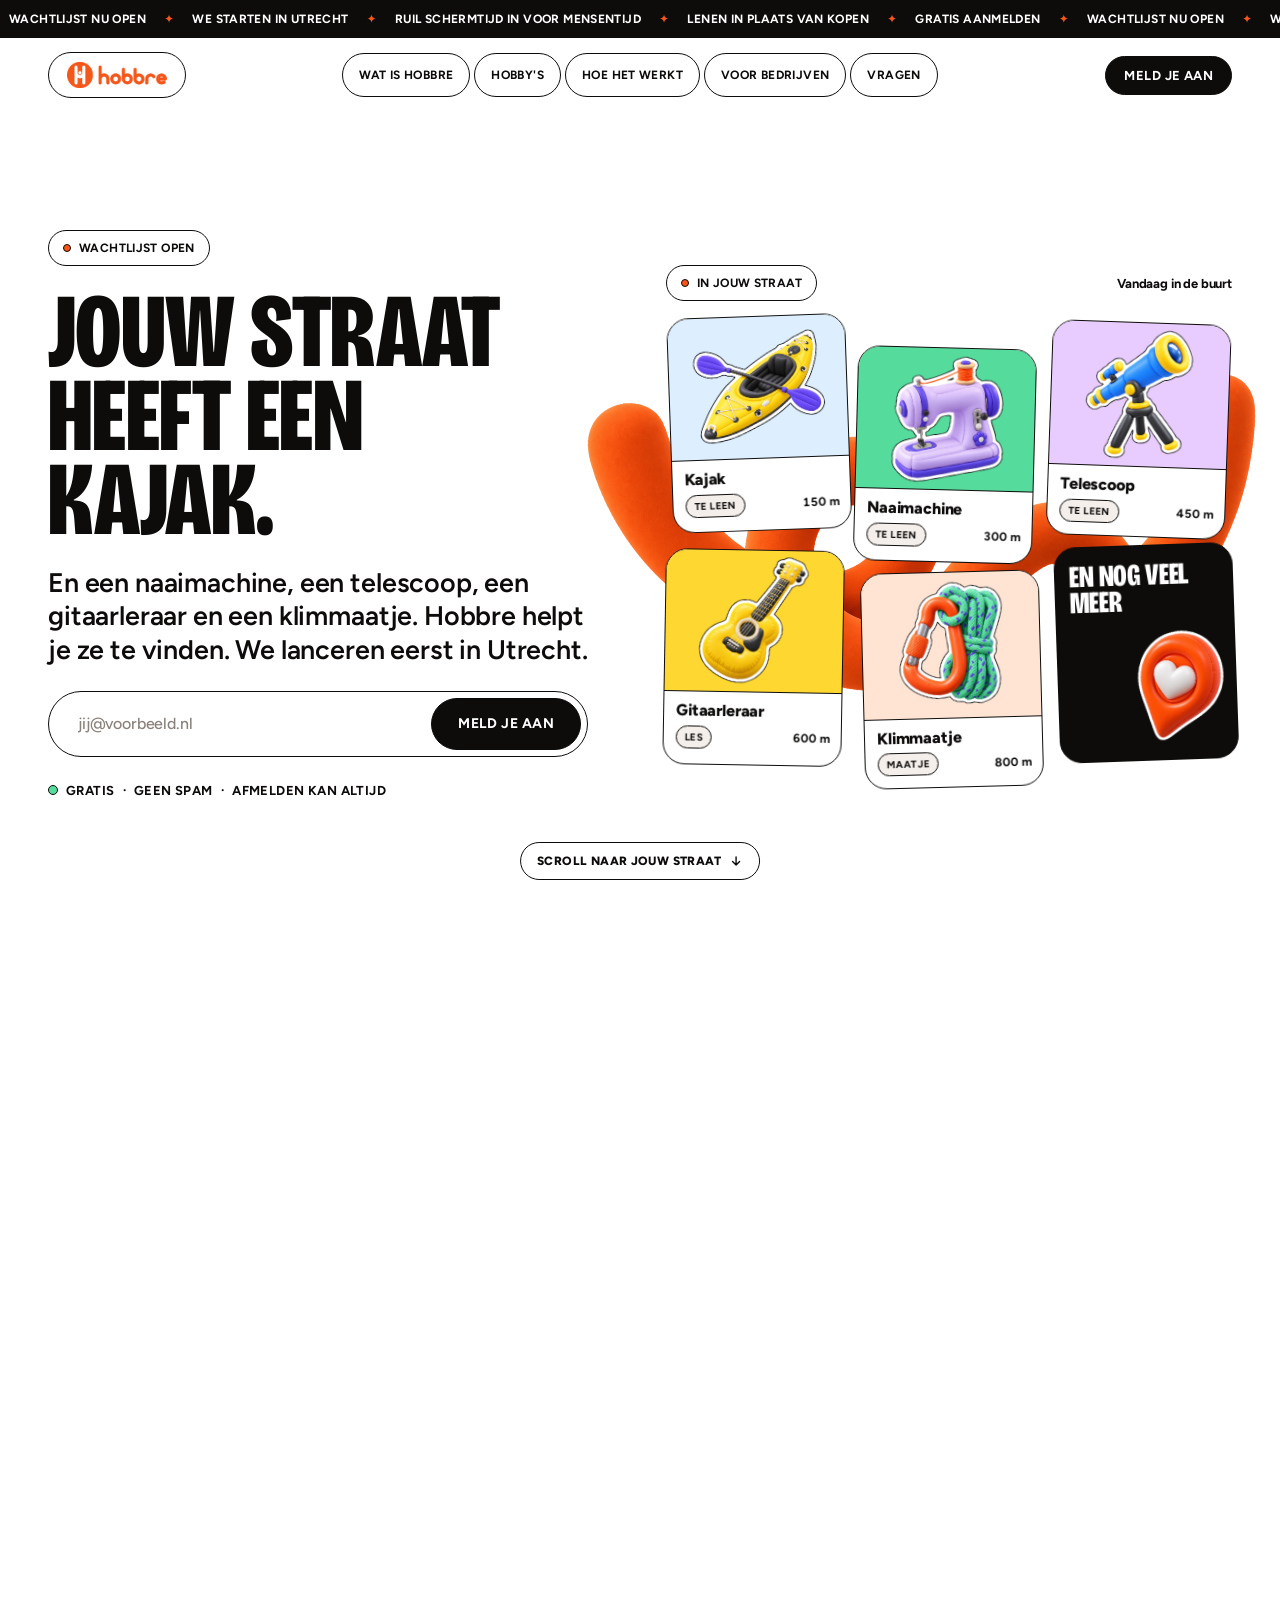
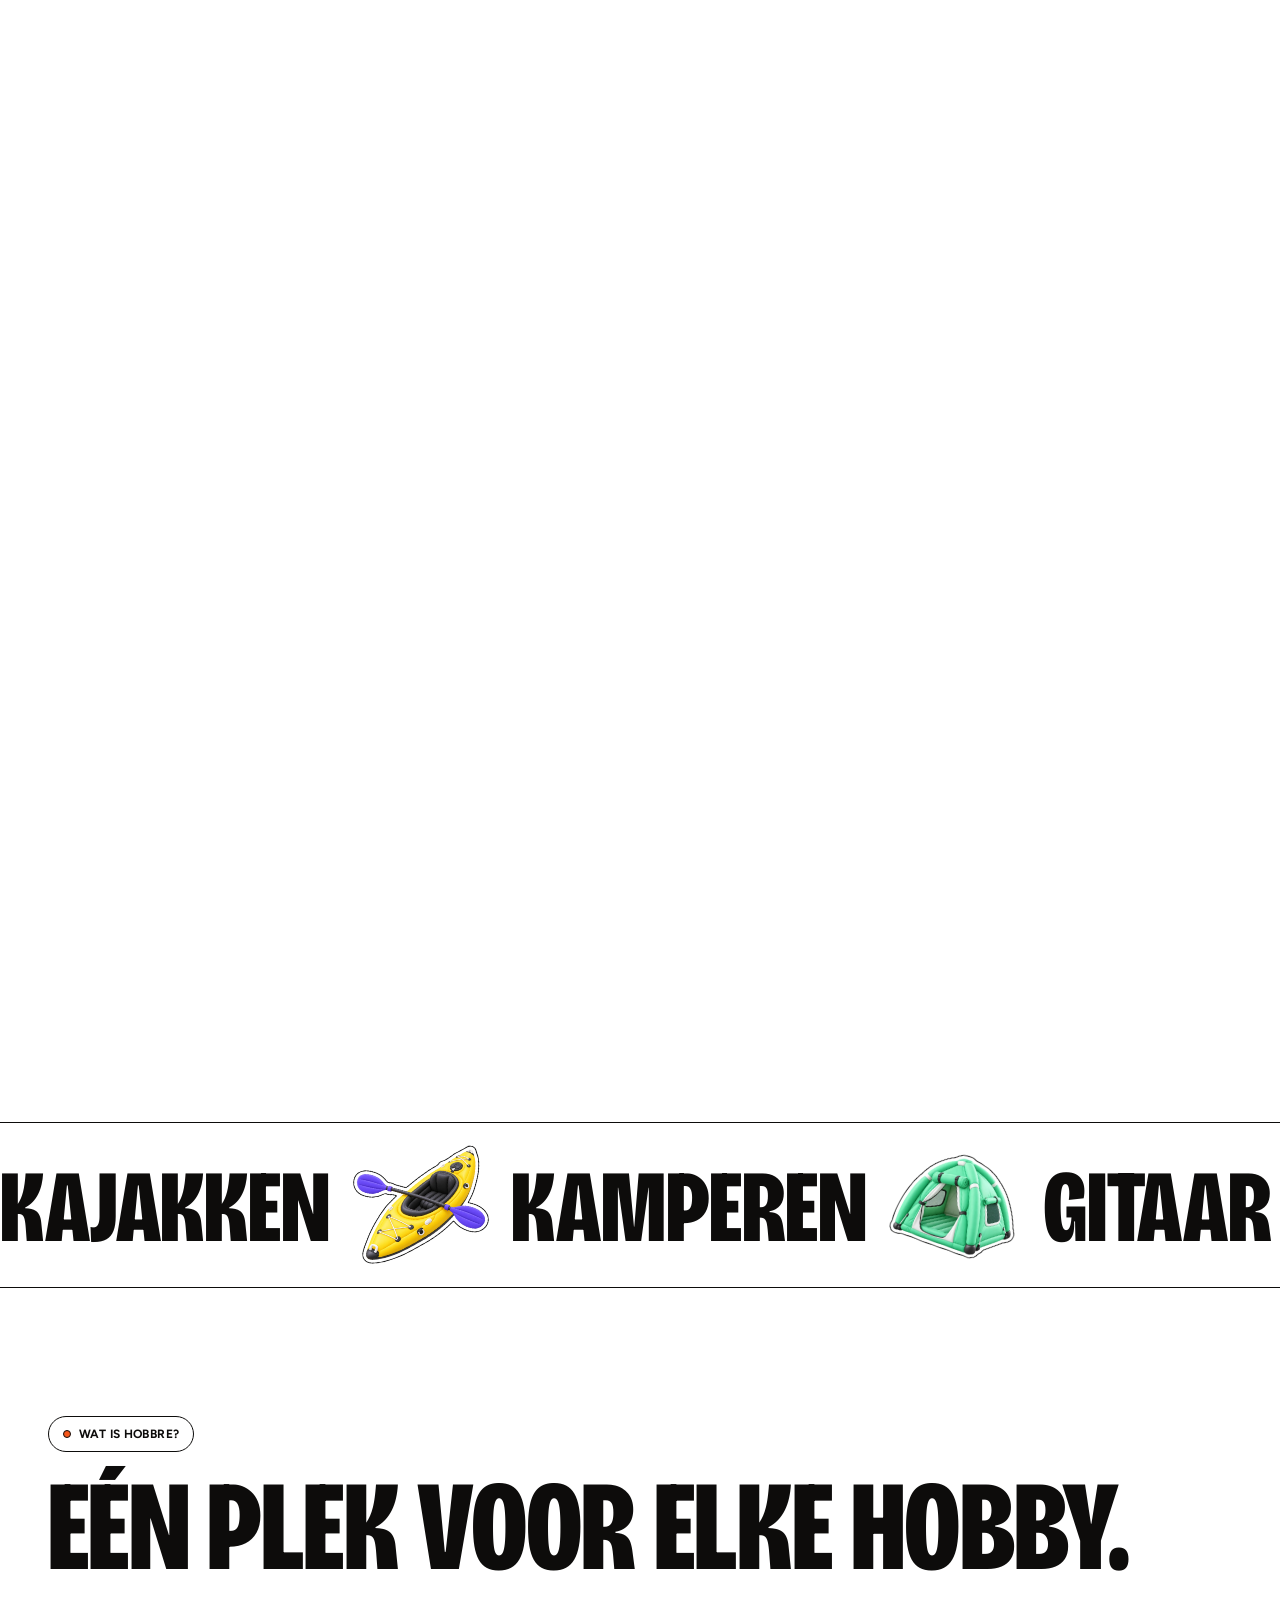
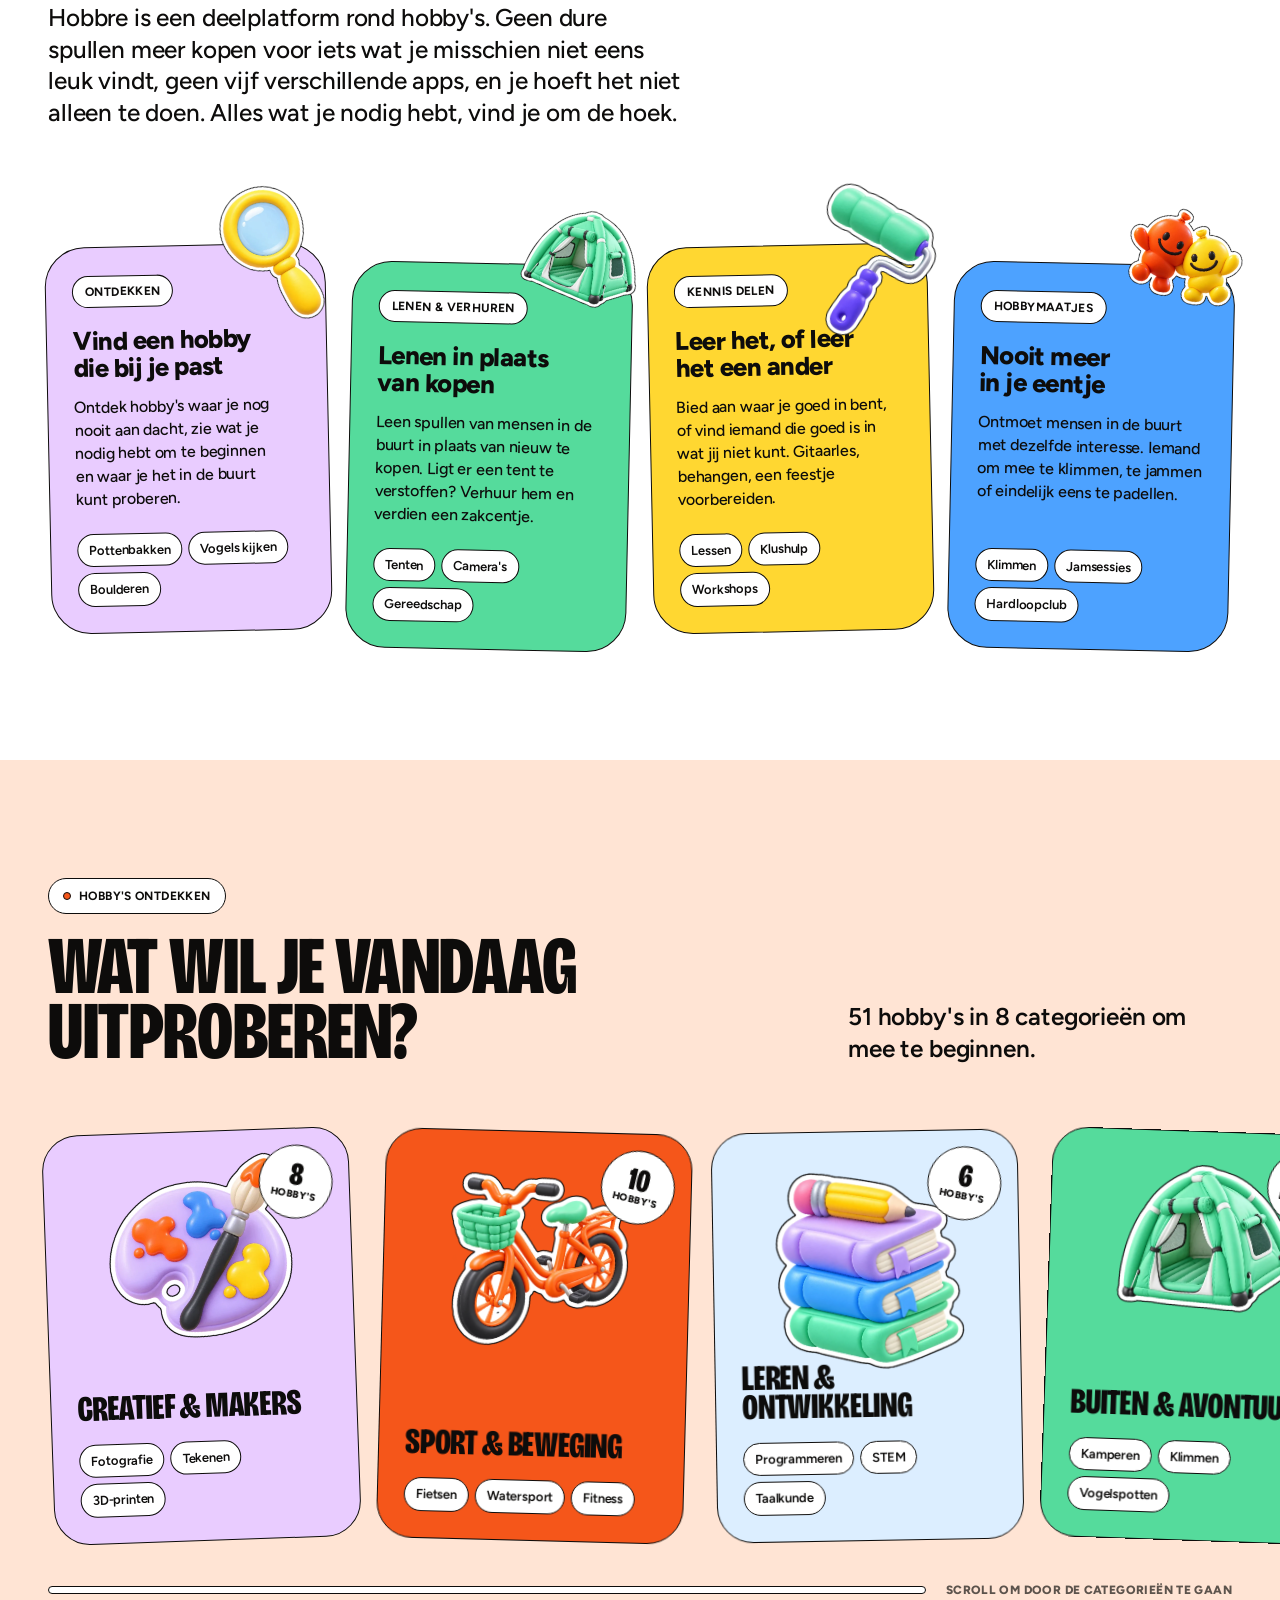
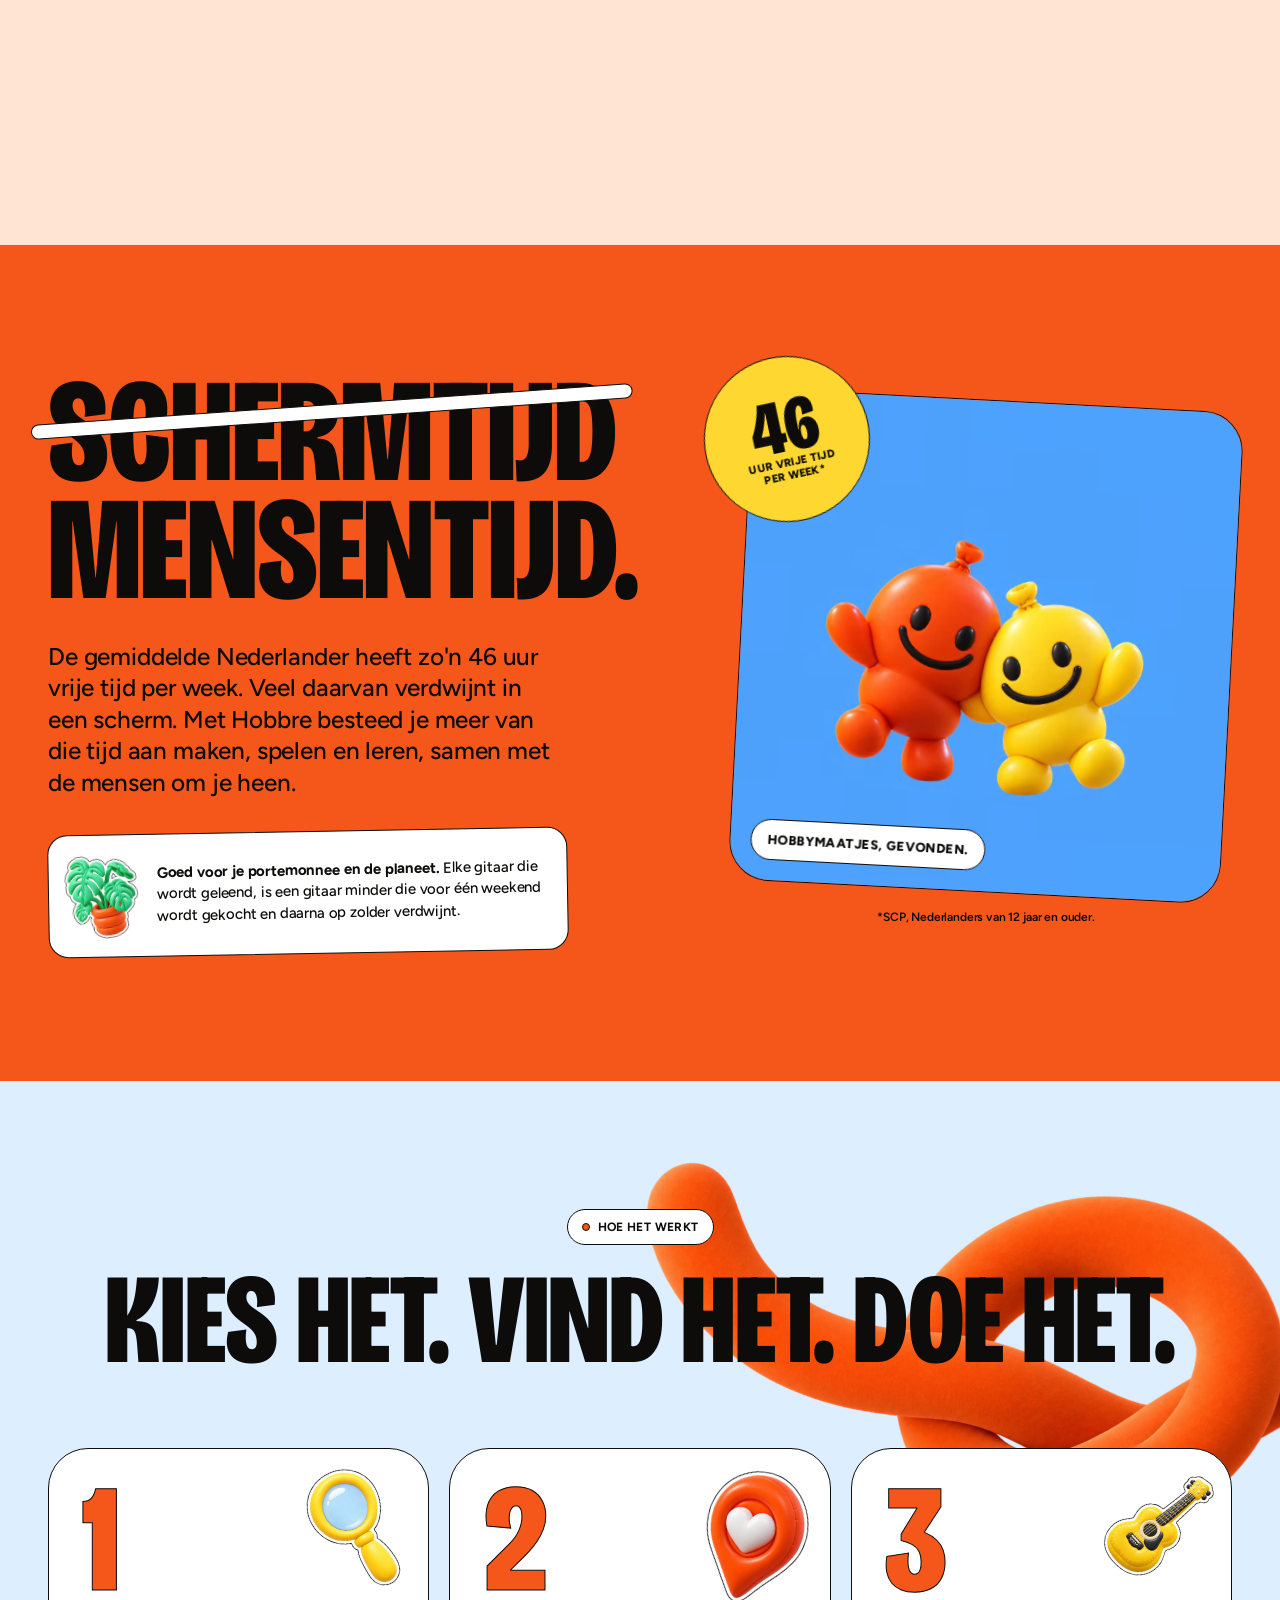
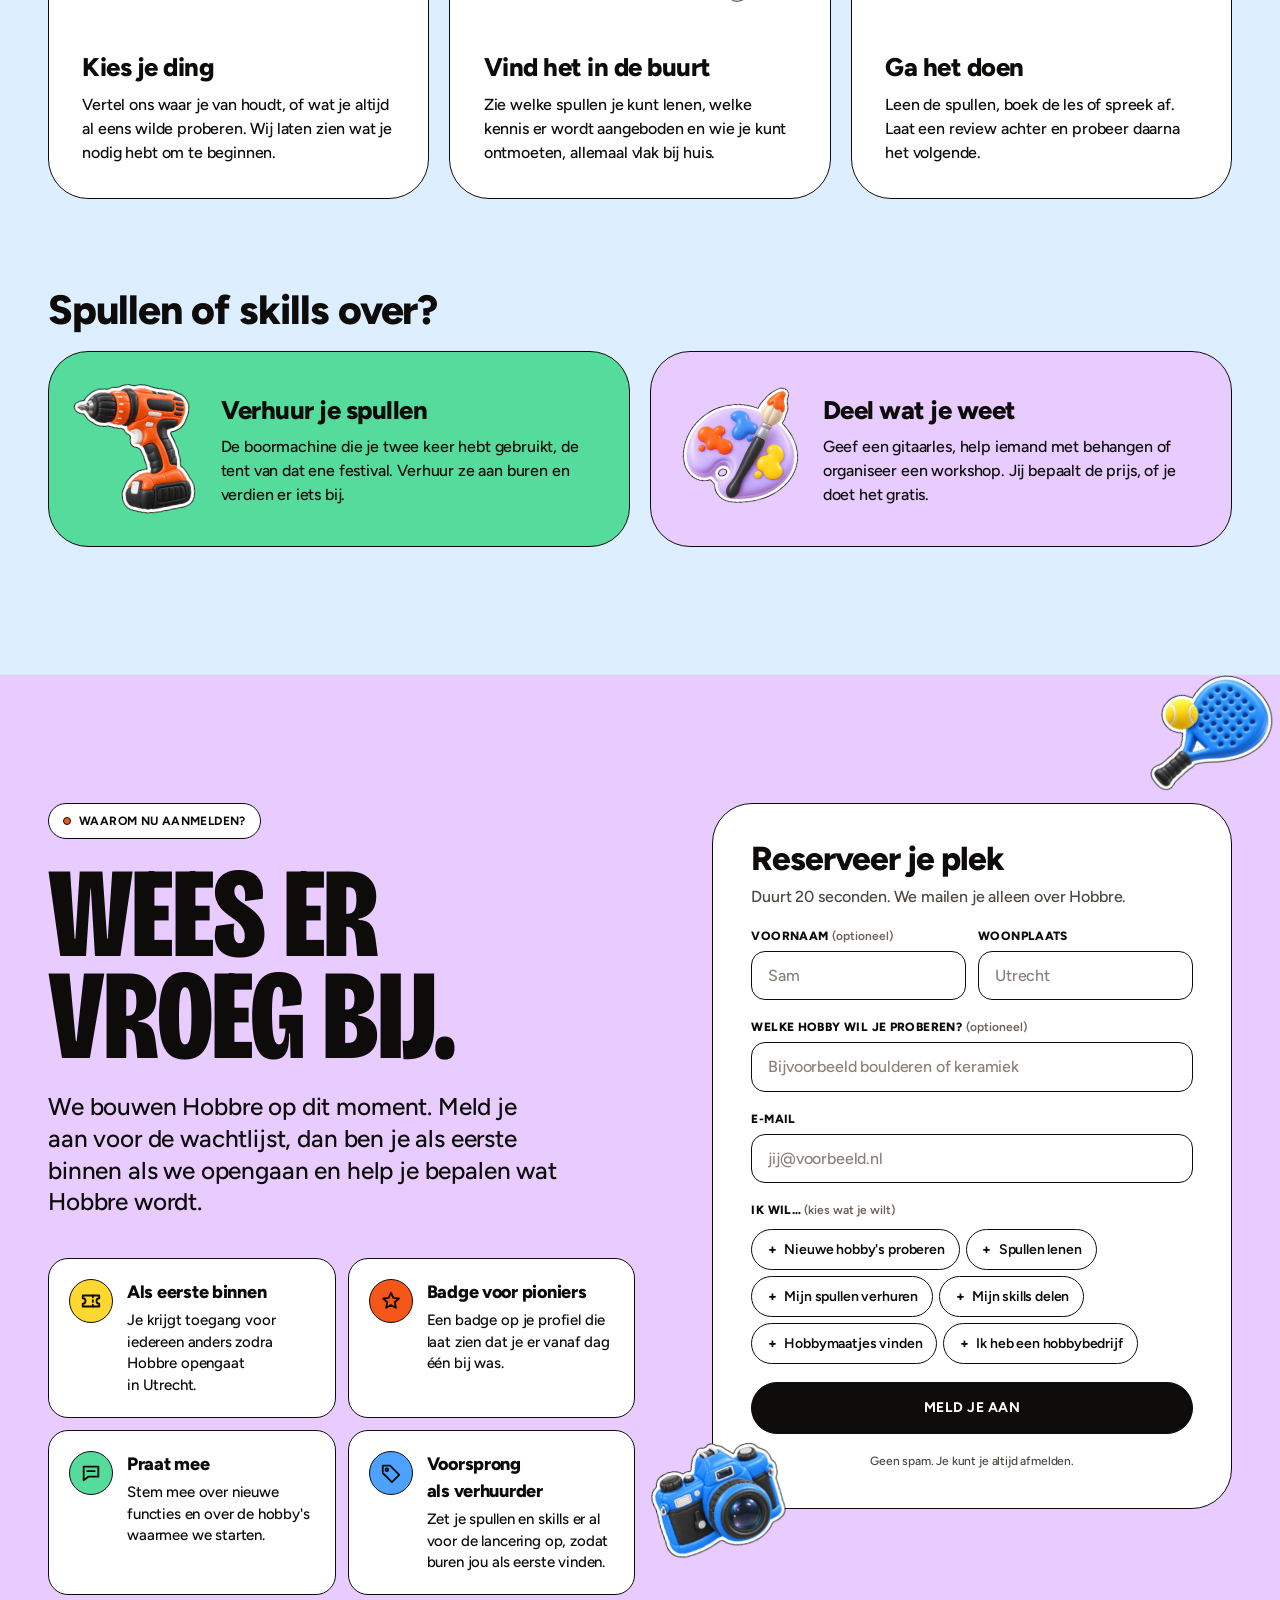
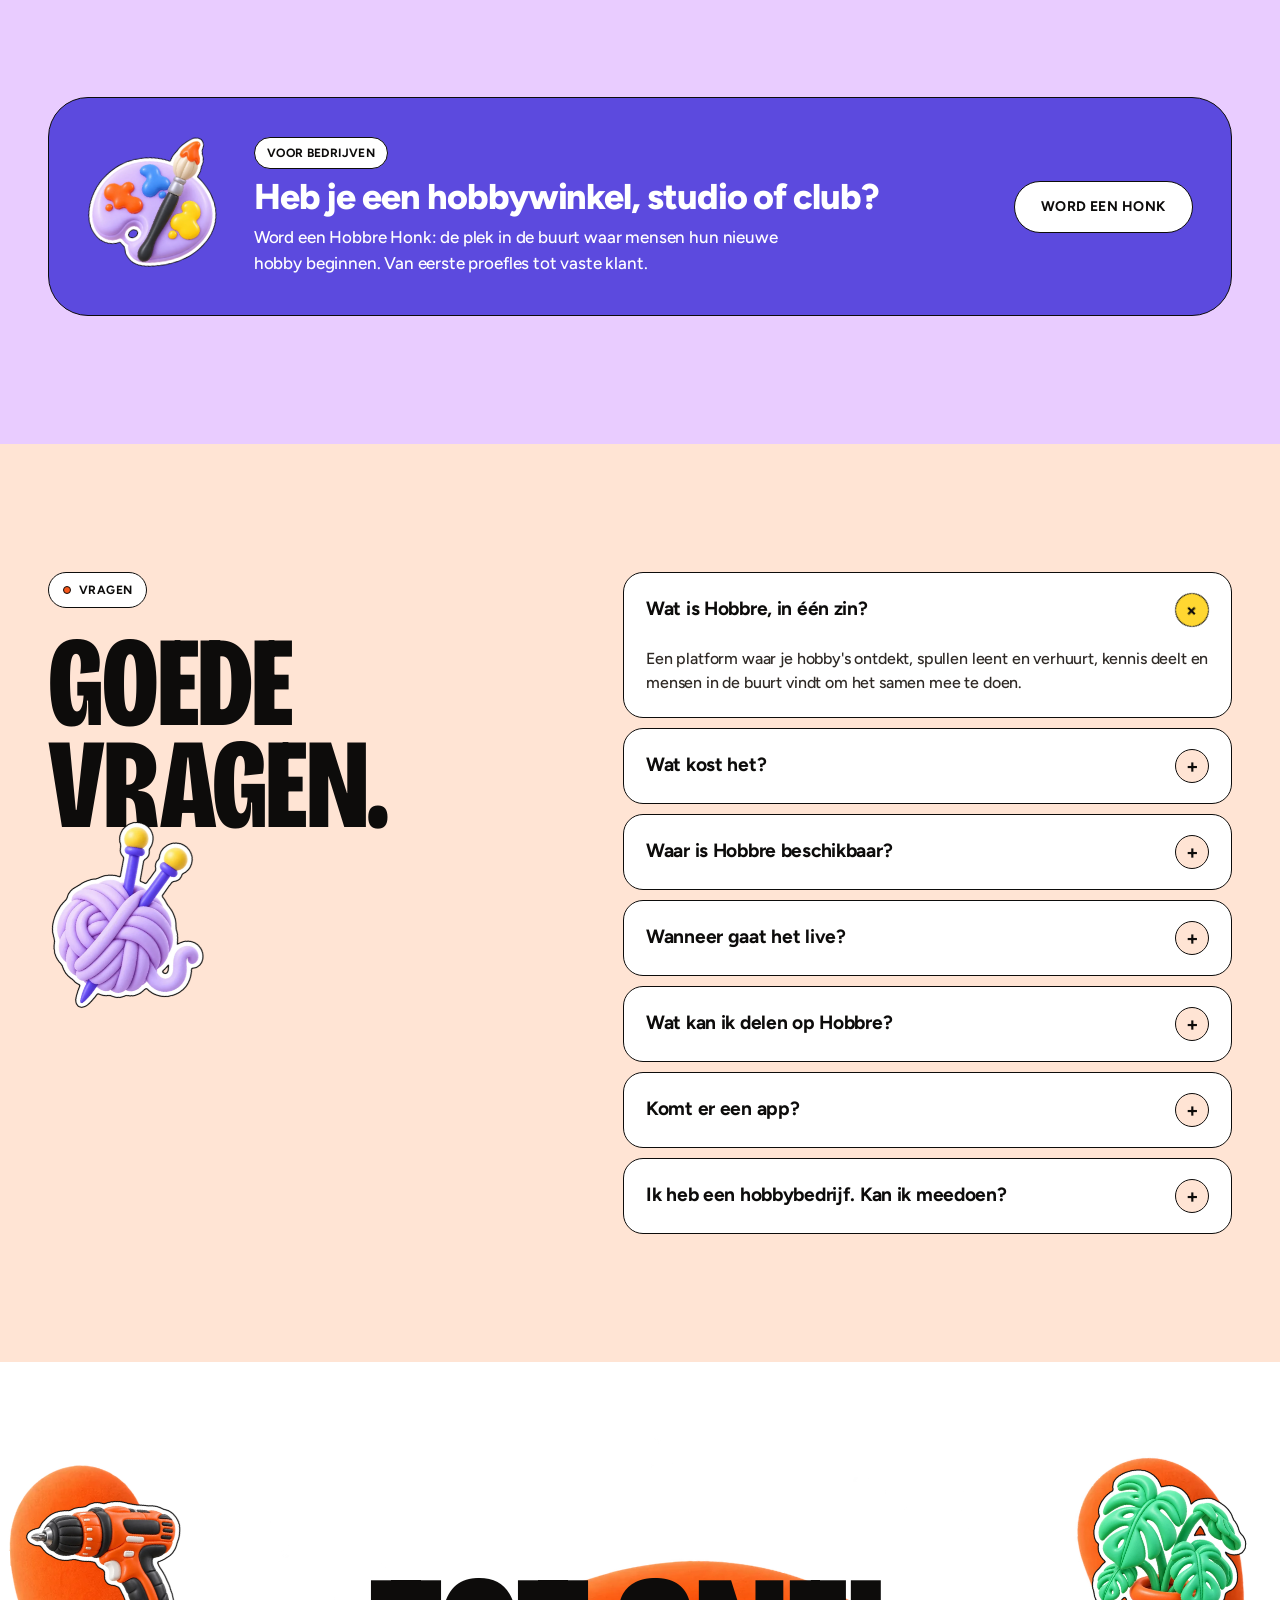
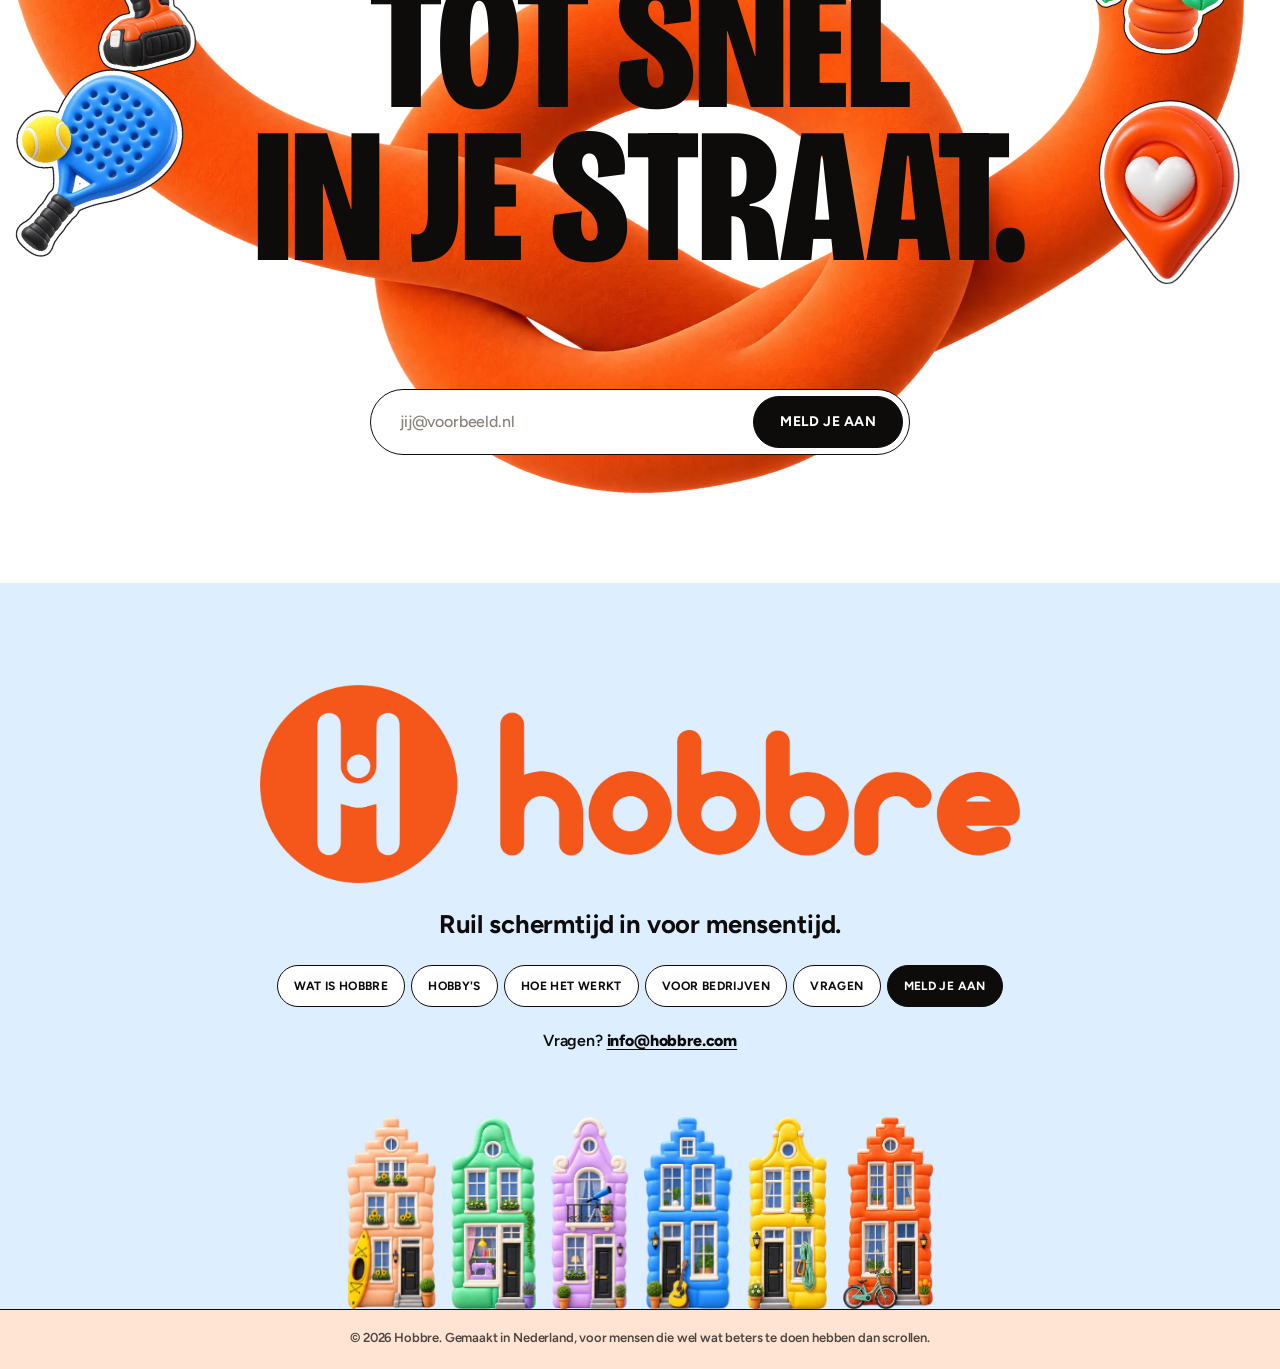
==== commit e0b2cd6b: "Update Hobbre landing page and design system" ====
--- a/index.html
+++ b/index.html
@@ -325,7 +325,7 @@
         <p class="lede">De gemiddelde Nederlander heeft zo'n 46 uur vrije tijd per week. Veel daarvan verdwijnt in een scherm. Met Hobbre besteed je meer van die tijd aan maken, spelen en leren, samen met de mensen om je heen.</p>
         <div class="note-card">
           <img src="assets/img/cut/plant.webp" alt="" width="581" height="682" loading="lazy">
-          <p><strong>Goed voor je portemonnee en de planeet.</strong> Elke tent die wordt geleend, is een tent minder die voor één weekend wordt gekocht en daarna in de schuur verdwijnt.</p>
+          <p><strong>Goed voor je portemonnee en de planeet.</strong> Elke gitaar die wordt geleend, is een gitaar minder die voor één weekend wordt gekocht en daarna op zolder verdwijnt.</p>
         </div>
       </div>
 
